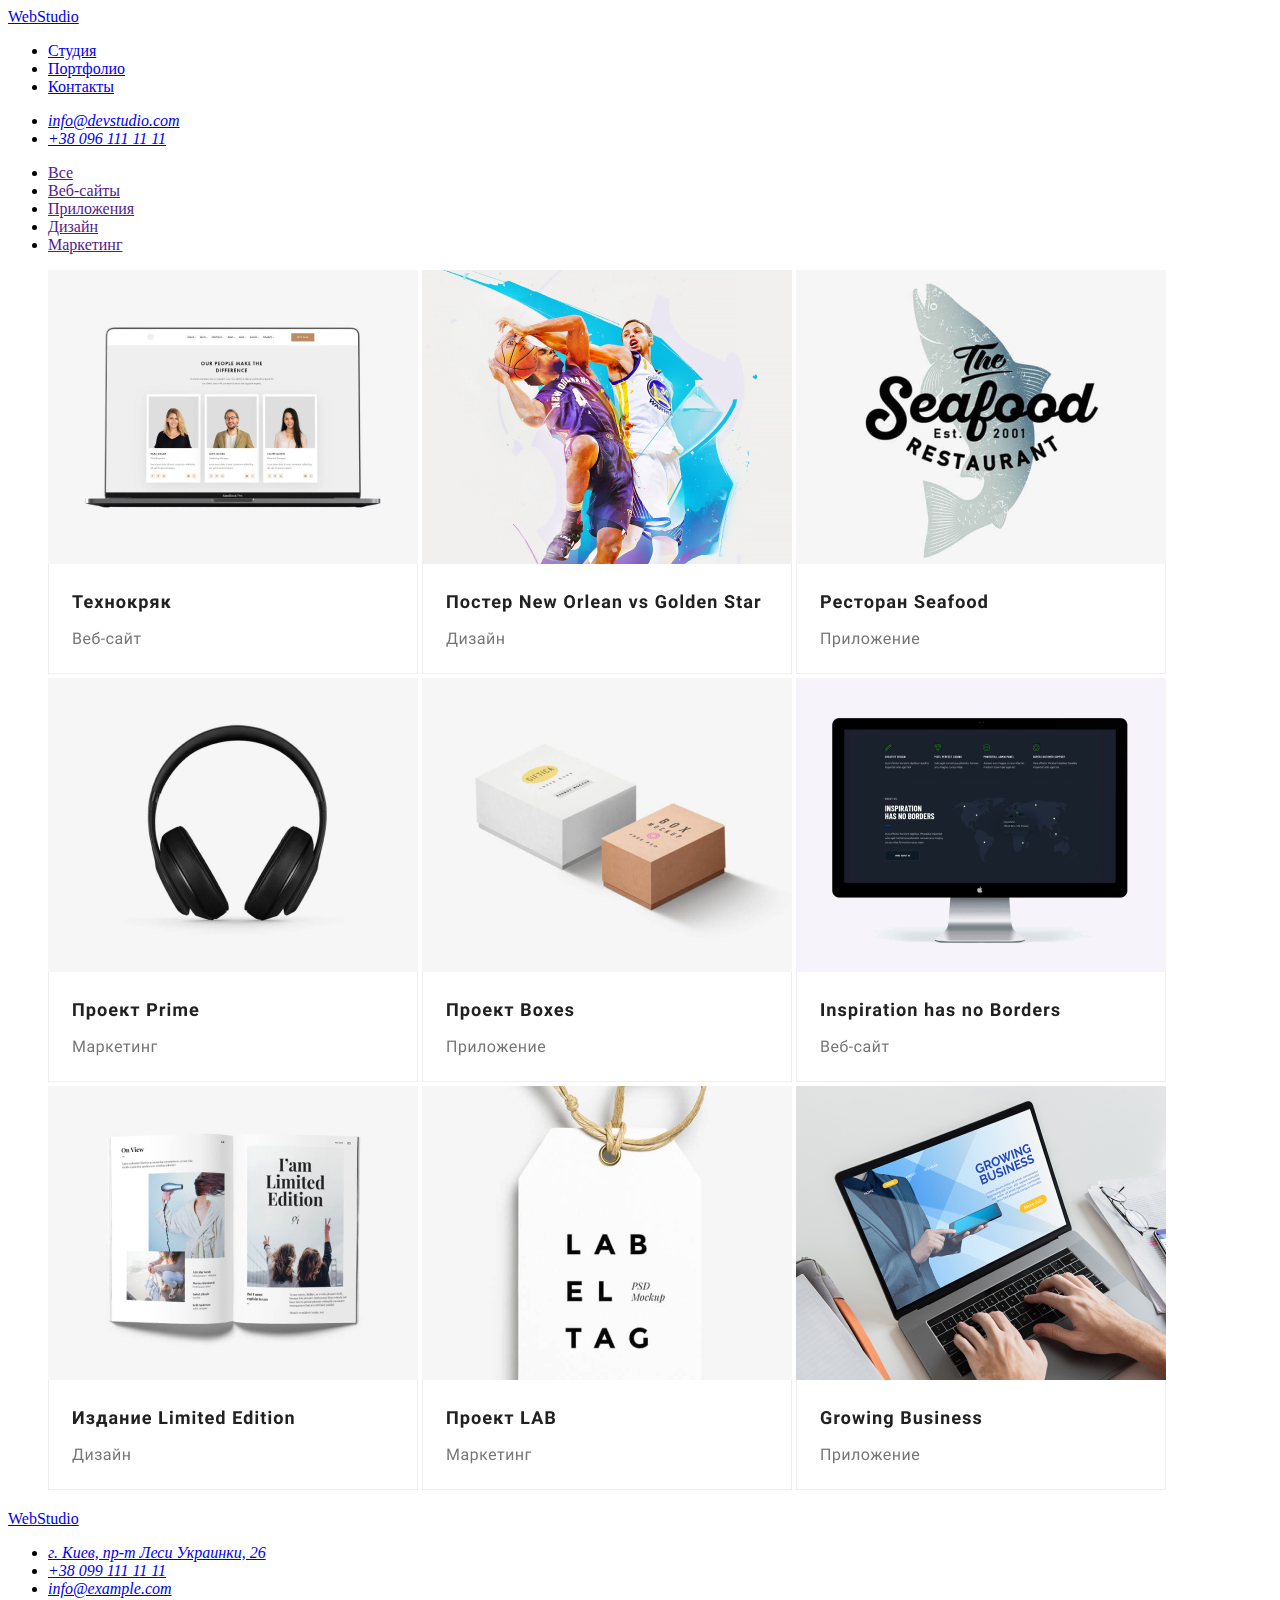
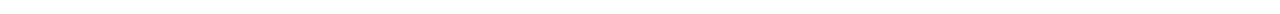
==== portfolio.html @ 5b176662 "страница портфолио" ====
<!DOCTYPE html>
<html lang="ru">

<head>
    <meta charset="UTF-8">
    <meta name="viewport" content="width=device-width, initial-scale=1.0">
    <title>Webstudio</title>
    <link rel="stylesheet" href="./css/styles.css">
</head>

<body>
    <header>
        <nav>
            <a href="/" aria-label="логотип сайта">WebStudio</a>
            <ul>
                <li>
                    <a href="#">Студия</a>
                </li>
                <li>
                    <a href="./portfolio.html">Портфолио</a>
                </li>
                <li>
                    <a href="#">Контакты</a>
                </li>

            </ul>
        </nav>
        <address>
            <ul>
                <li>
                    <a href="mailto:info@devstudio.com">info@devstudio.com</a>
                </li>
                <li>
                    <a href="tel:+380961111111">+38 096 111 11 11</a>
                </li>

            </ul>
        </address>
    </header>
    <!--Образцы работ-->
    <section>
            <nav>
        <ul>
            <li>
               <a href="">Все</a> 

            </li>
            <li>
                <a href="">Веб-сайты</a>
            </li>
            <li>
                <a href="">Приложения</a>
            </li>
            <li>
                <a href="">Дизайн</a>
            </li>
            <li>
                <a href="">Маркетинг</a>
            </li>
            </nav>
            <ul>
                <img src="./images/project 1.png" alt="страница сайта"width="370" height="404">
                <img src="./images/project 2.png" alt="постер с баскетболистами"width="370" height="404">
                <img src="./images/project 3.png" alt="логотип ресторана"width="370" height="404">
                <img src="./images/project 4.png" alt="наушники"width="370" height="404">
                <img src="./images/project 5.png" alt="коробки"width="370" height="404">
                <img src="./images/project 6.png" alt="монитор"width="370" height="404">
                <img src="./images/project 7.png" alt="журнал"width="370" height="404">
                <img src="./images/project 8.png" alt="лейбл"width="370" height="404">
                <img src="./images/project 9.png" alt="ноутбук"width="370" height="404">
            </ul> 
        </section>
    </main>
    <footer>
        <a href="/">WebStudio</a>
        <address>
            <ul>
                <li>
                    <a href="https://goo.gl/maps/qUGpPfvDJCCiq8hw5" target="_blank">г. Киев, пр-т Леси Украинки, 26</a>
                </li>
                <li>
                    <a href="tel:+380991111111">+38 099 111 11 11</a>
                </li>
                <li>
                    <a href="mailto:info@example.com">info@example.com</a>
                </li>
            </ul>
        </address>
    </footer>
</body>

</html>
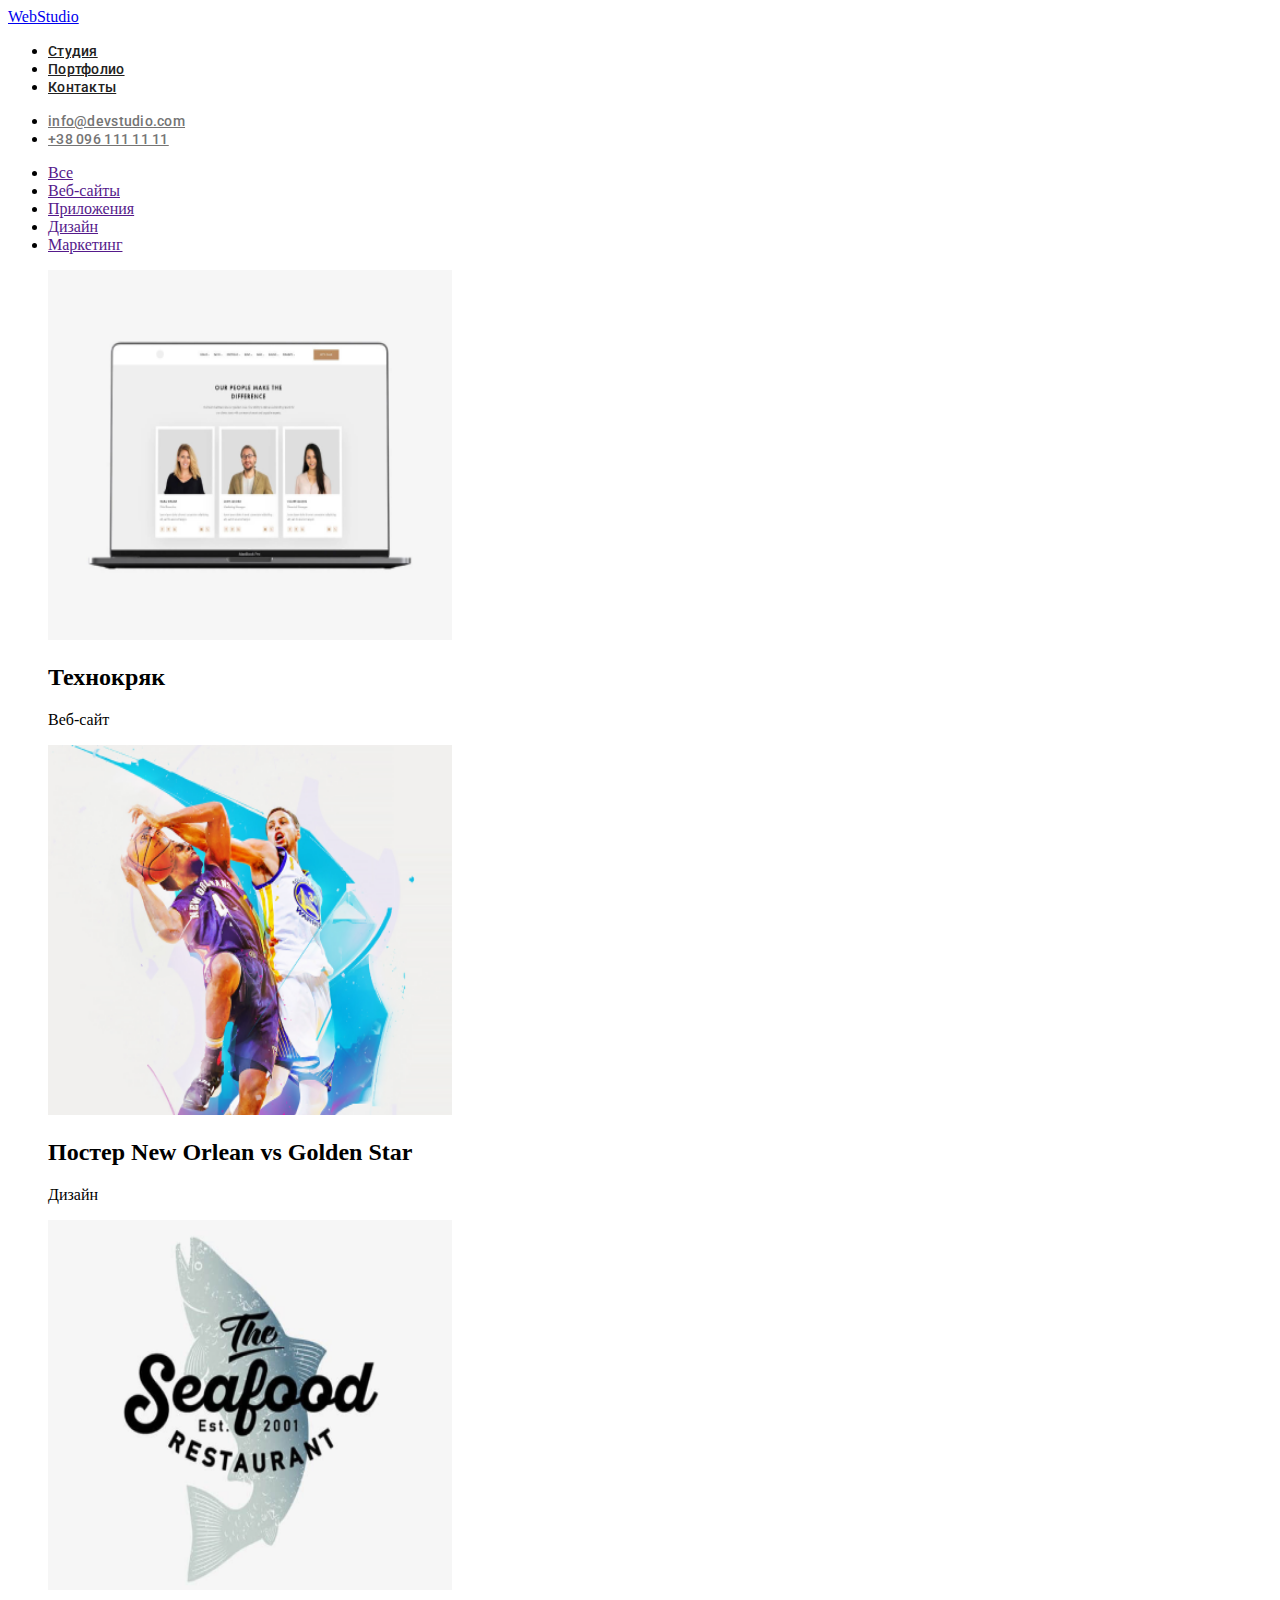
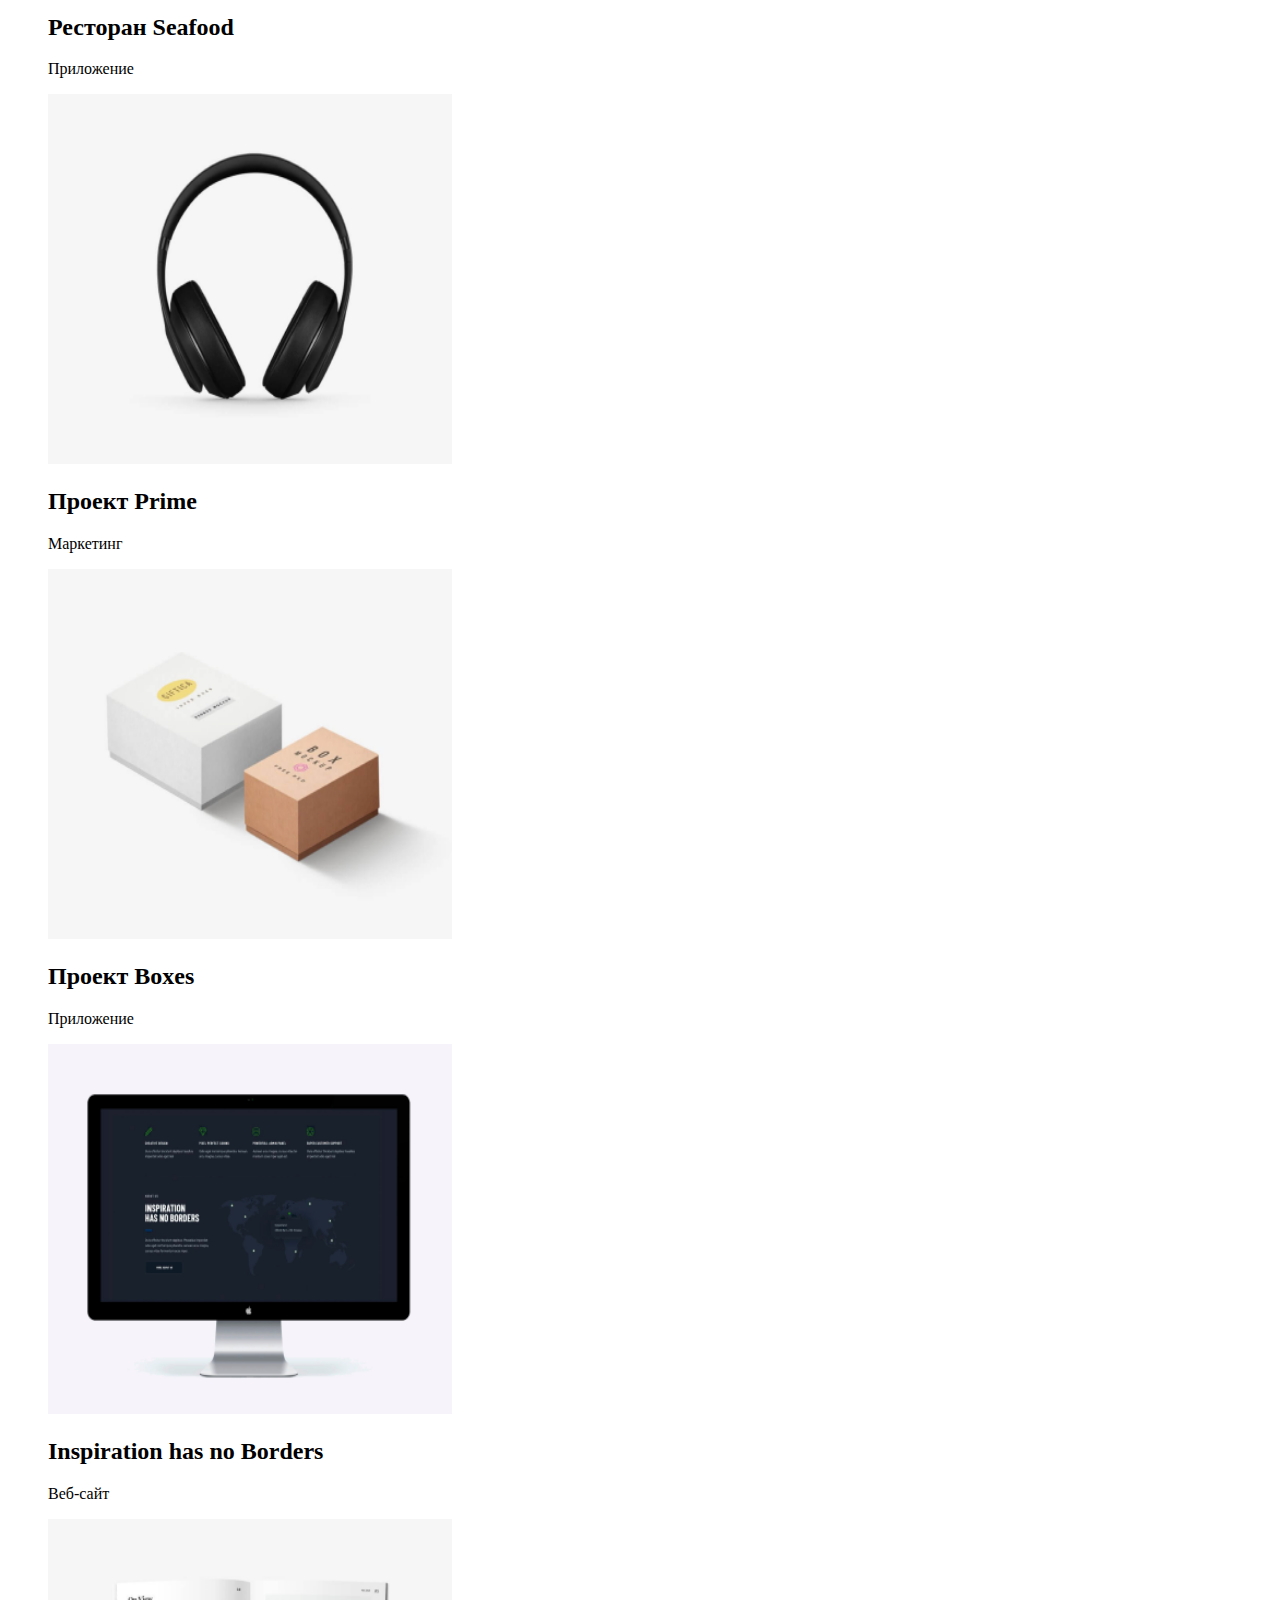
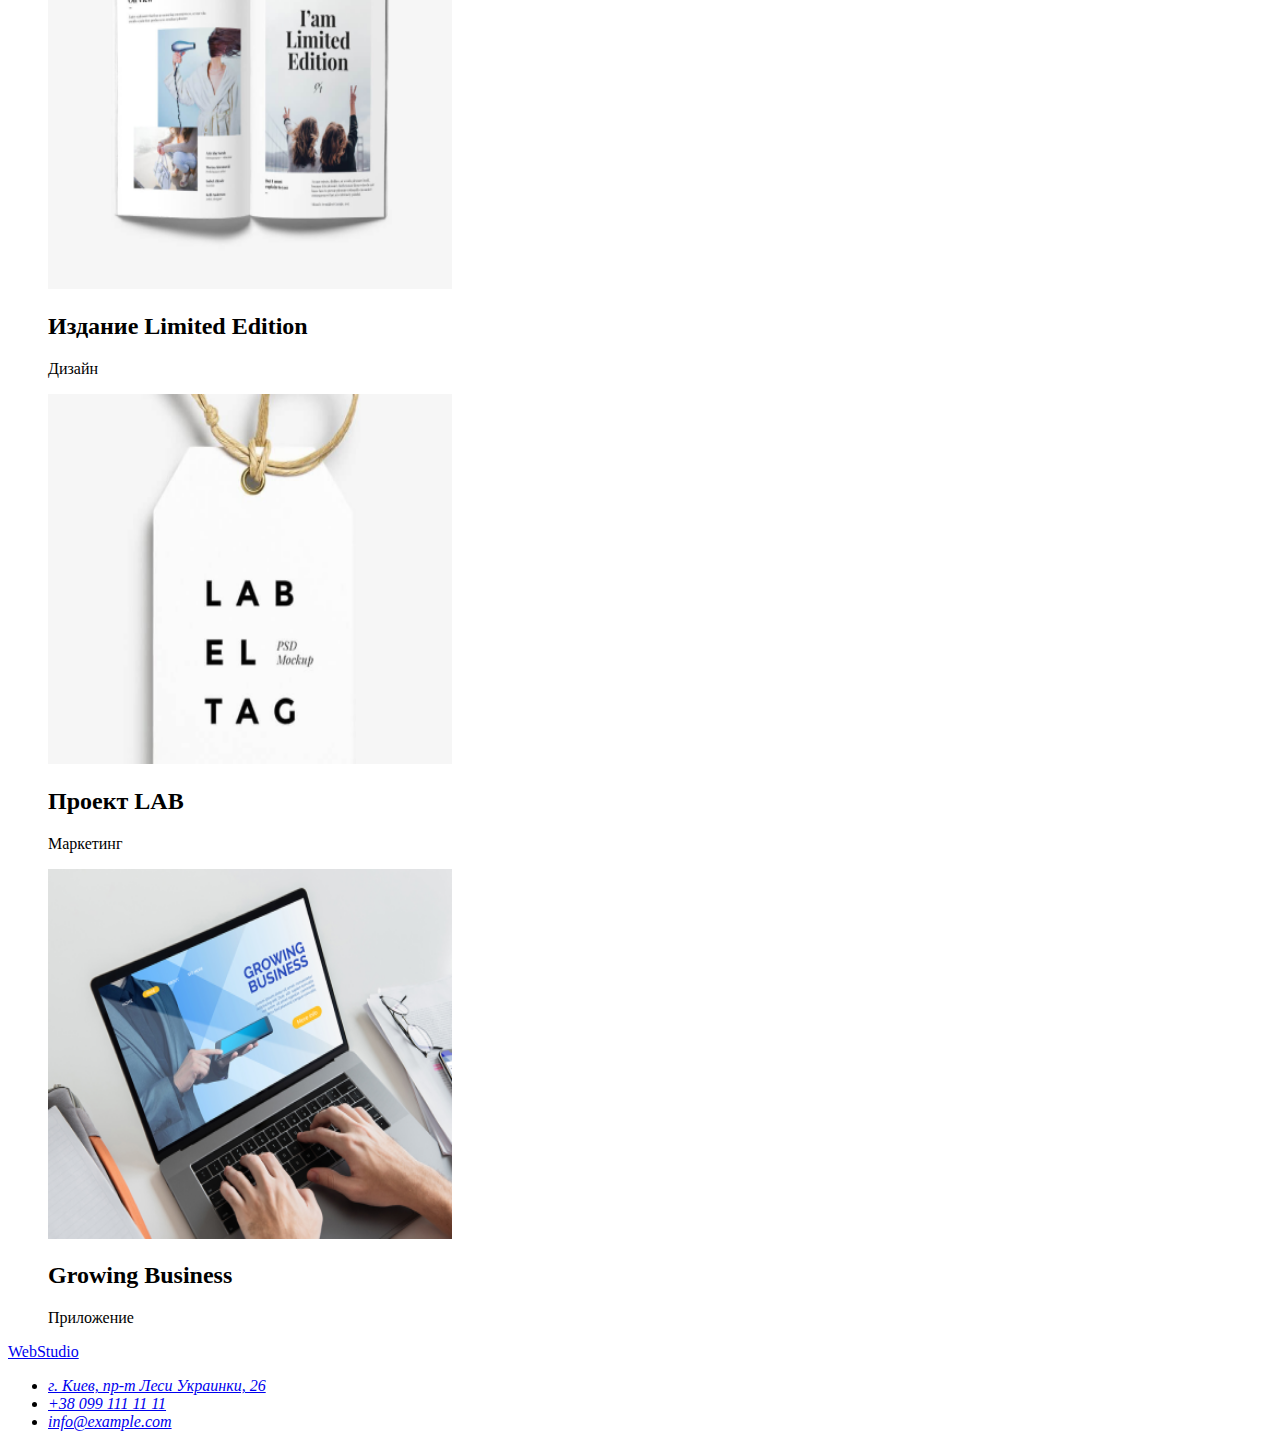
==== commit 4d862e32: "22.11" ====
--- a/portfolio.html
+++ b/portfolio.html
@@ -5,40 +5,42 @@
     <meta charset="UTF-8">
     <meta name="viewport" content="width=device-width, initial-scale=1.0">
     <title>Webstudio</title>
+    <link rel="preconnect" href="https://fonts.gstatic.com">
+    <link href="https://fonts.googleapis.com/css2?family=Roboto:wght@400;500;700&display=swap" rel="stylesheet">
     <link rel="stylesheet" href="./css/styles.css">
 </head>
 
 <body>
-    <header>
-        <nav>
-            <a href="/" aria-label="логотип сайта">WebStudio</a>
+    <header class="header">
+        <nav class="navigation">
+            <a class="logo" href="/" aria-label="логотип сайта">WebStudio</a>
+            <ul class="navigation-list">
+                <li class="navigation-list-item">
+                    <a class="navigation-list-link" href="./about.html">Студия</a>
+                </li>
+                <li class="navigation-list-item">
+                    <a class="navigation-list-link" href="./portfolio.html">Портфолио</a>
+                </li>
+                <li class="navigation-list-item">
+                    <a class="navigation-list-link" href="#">Контакты</a>
+                </li>
+            </ul>
+        </nav>
+        <address class="adress">
             <ul>
                 <li>
-                    <a href="#">Студия</a>
+                    <a class="contact-mail" href="mailto:info@devstudio.com">info@devstudio.com</a>
                 </li>
                 <li>
-                    <a href="./portfolio.html">Портфолио</a>
+                    <a class="contact-tel" href="tel:+380961111111">+38 096 111 11 11</a>
                 </li>
-                <li>
-                    <a href="#">Контакты</a>
-                </li>
-
-            </ul>
-        </nav>
-        <address>
-            <ul>
-                <li>
-                    <a href="mailto:info@devstudio.com">info@devstudio.com</a>
-                </li>
-                <li>
-                    <a href="tel:+380961111111">+38 096 111 11 11</a>
-                </li>
-
+        
             </ul>
         </address>
     </header>
     <!--Образцы работ-->
     <section>
+        <h1 hidden>Портфолио работ</h1>
             <nav>
         <ul>
             <li>
@@ -59,15 +61,33 @@
             </li>
             </nav>
             <ul>
-                <img src="./images/project 1.png" alt="страница сайта"width="370" height="404">
-                <img src="./images/project 2.png" alt="постер с баскетболистами"width="370" height="404">
-                <img src="./images/project 3.png" alt="логотип ресторана"width="370" height="404">
-                <img src="./images/project 4.png" alt="наушники"width="370" height="404">
-                <img src="./images/project 5.png" alt="коробки"width="370" height="404">
-                <img src="./images/project 6.png" alt="монитор"width="370" height="404">
-                <img src="./images/project 7.png" alt="журнал"width="370" height="404">
-                <img src="./images/project 8.png" alt="лейбл"width="370" height="404">
-                <img src="./images/project 9.png" alt="ноутбук"width="370" height="404">
+                <img src="./images/project1.png" alt="страница сайта"width="404" height="370">
+                <h2>Технокряк</h2>
+                <p>Веб-сайт</p>
+                <img src="./images/project2.png" alt="постер с баскетболистами"width="404" height="370">
+                <h2>Постер New Orlean vs Golden Star</h2>
+                <p>Дизайн</p>
+                <img src="./images/project3.png" alt="логотип ресторана"width="404" height="370">
+                <h2>Ресторан Seafood</h2>
+                <p>Приложение</p>
+                <img src="./images/project4.png" alt="наушники"width="404" height="370">
+                <h2>Проект Prime</h2>
+                <p>Маркетинг</p>
+                <img src="./images/project5.png" alt="коробки"width="404" height="370">
+                <h2>Проект Boxes</h2>
+                <p>Приложение</p>
+                <img src="./images/project6.png" alt="монитор"width="404" height="370">
+                <h2>Inspiration has no Borders</h2>
+                <p>Веб-сайт</p>
+                <img src="./images/project7.png" alt="журнал"width="404" height="370">
+                <h2>Издание Limited Edition</h2>
+                <p>Дизайн</p>
+                <img src="./images/project8.png" alt="лейбл"width="404" height="370">
+                <h2>Проект LAB</h2>
+                <p>Маркетинг</p>
+                <img src="./images/project9.png" alt="ноутбук"width="404" height="370">
+                <h2>Growing Business</h2>
+                <p>Приложение</p>
             </ul> 
         </section>
     </main>
--- a/css/styles.css
+++ b/css/styles.css
@@ -0,0 +1,26 @@
+.navigation-list-link {
+  font-family: "Roboto", sans-serif;
+  font-weight: 500;
+  font-size: 14px;
+  line-height: 1, 142;
+  letter-spacing: 0.02em;
+  color: #212121;
+}
+.navigation-list-link:hover,
+.navigation-list-link:focus,
+.contact-tel:hover,
+.contact-tel:focus,
+.contact-mail:hover,
+.contact-mail:focus {
+  color: #2196f3;
+}
+.contact-tel,
+.contact-mail {
+  font-family: "Roboto", sans-serif;
+  font-style: normal;
+  font-weight: 500;
+  font-size: 14px;
+  line-height: 1, 142;
+  letter-spacing: 0.02em;
+  color: #757575;
+}
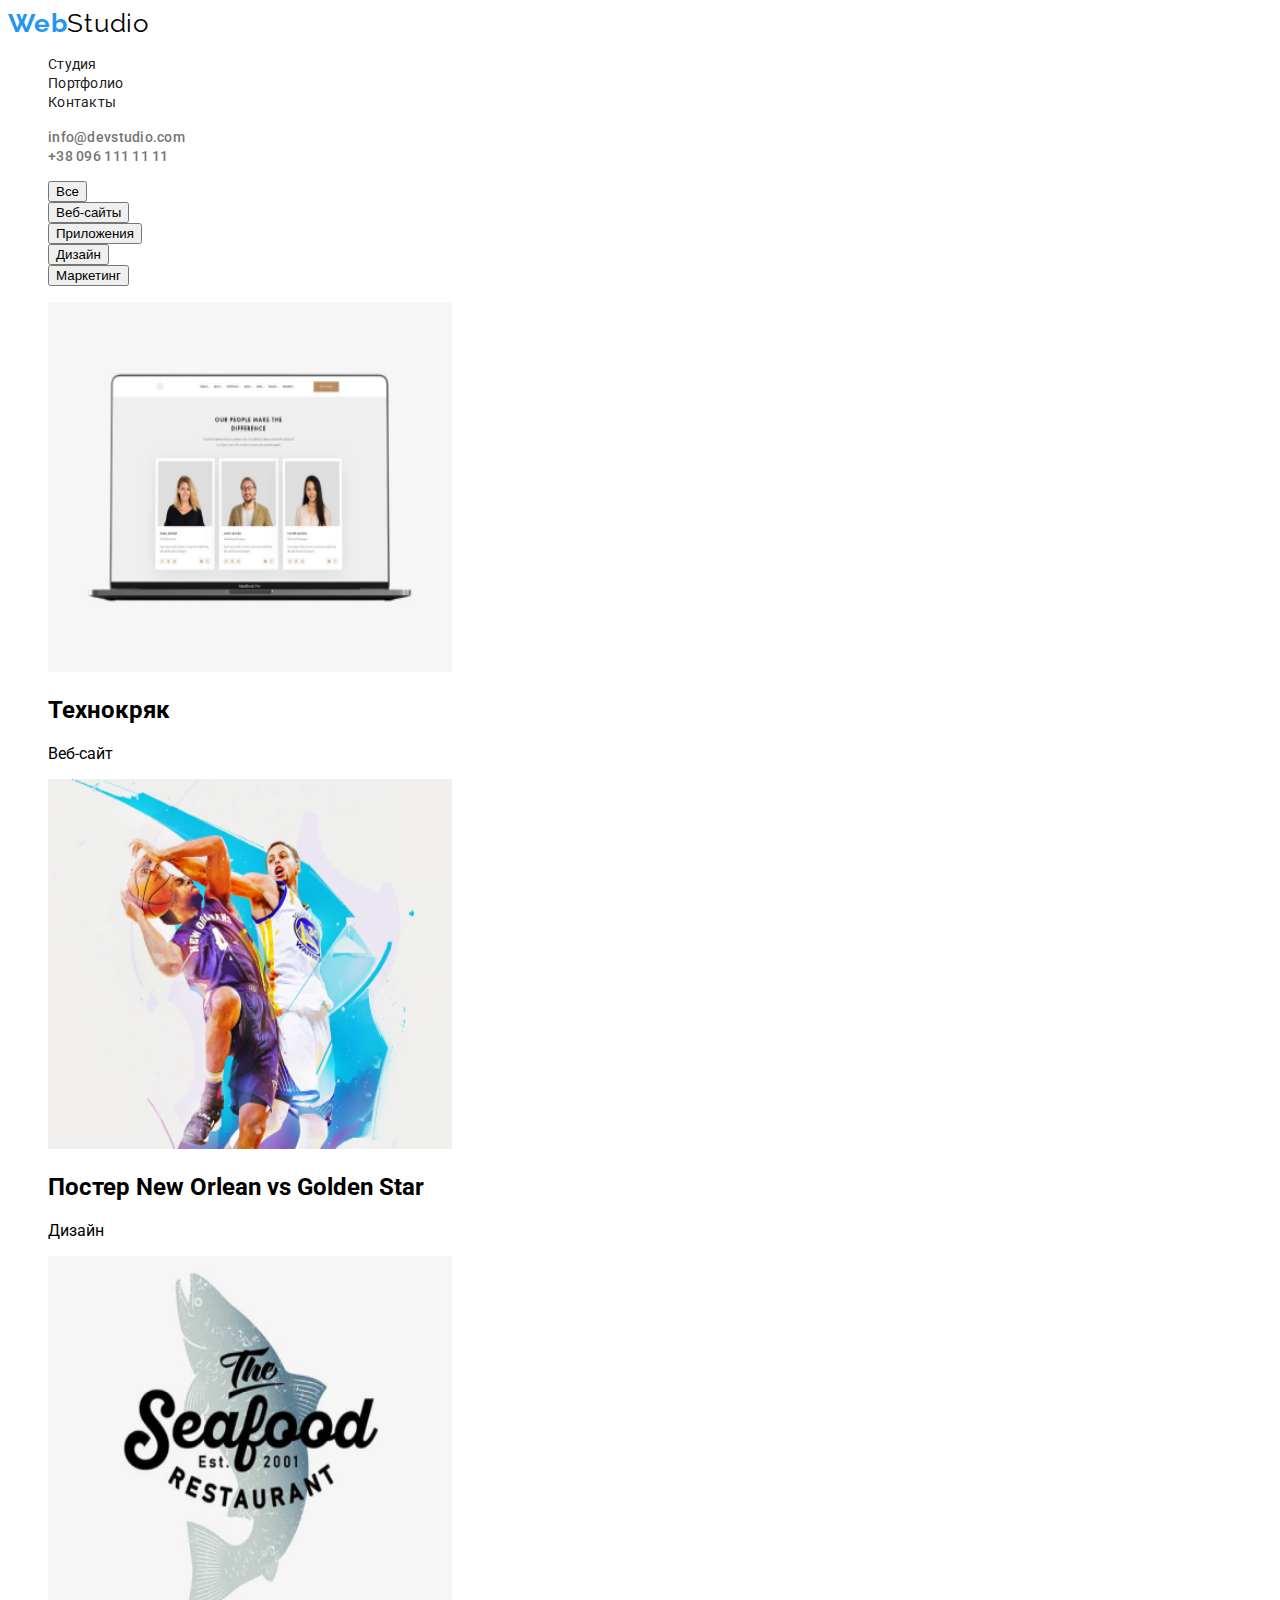
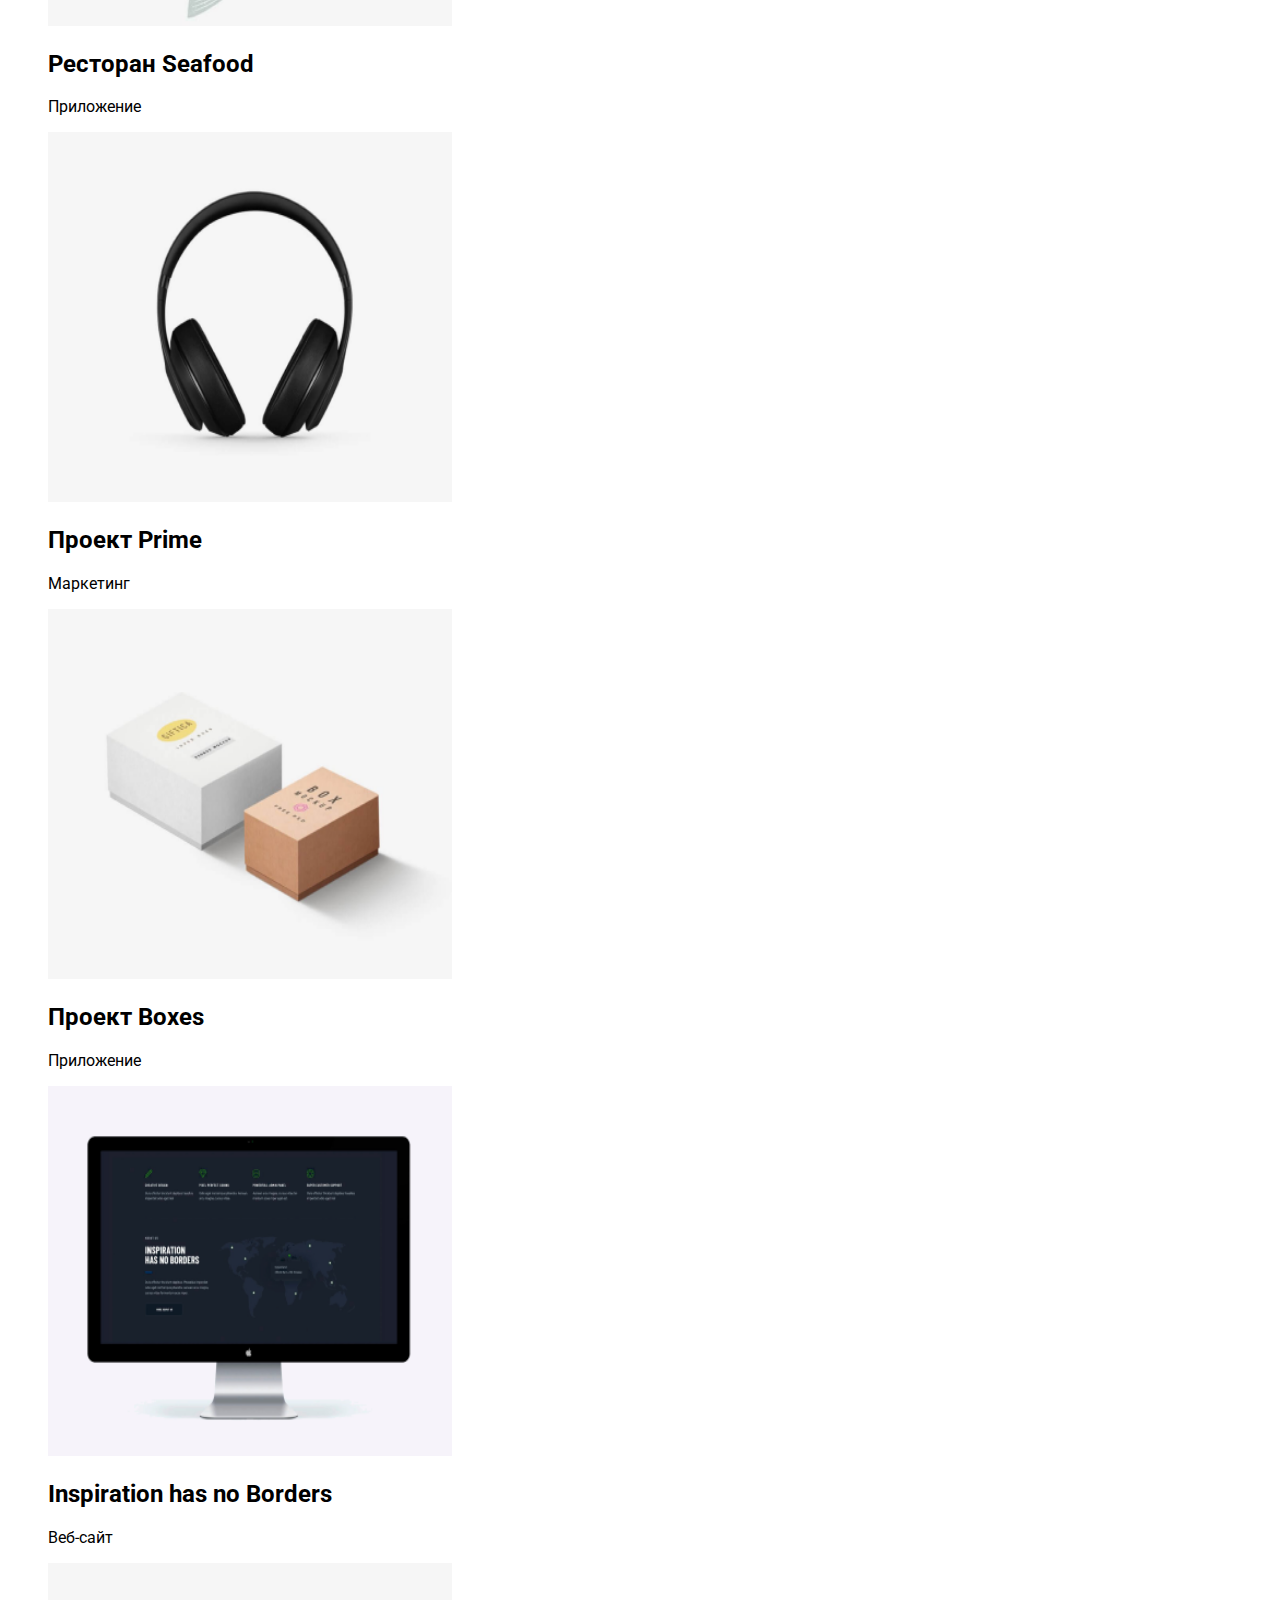
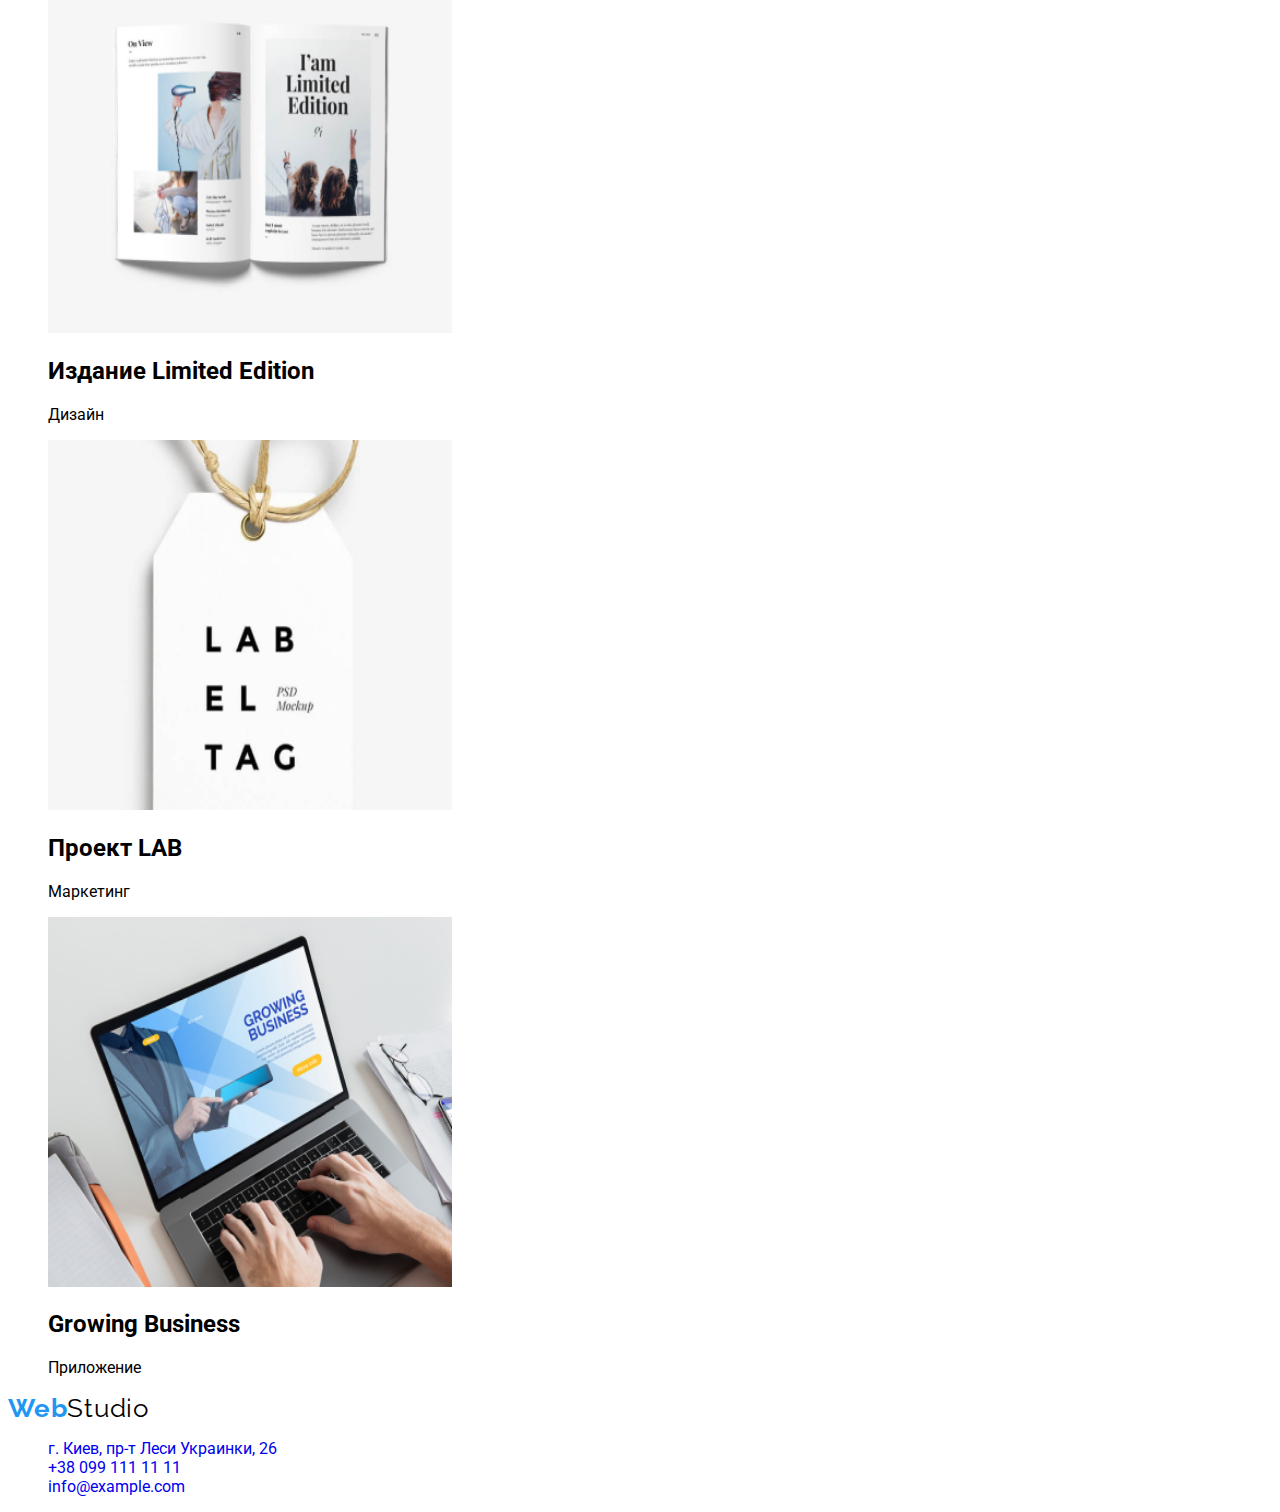
==== commit 71099a00: "23.11" ====
--- a/portfolio.html
+++ b/portfolio.html
@@ -6,17 +6,17 @@
     <meta name="viewport" content="width=device-width, initial-scale=1.0">
     <title>Webstudio</title>
     <link rel="preconnect" href="https://fonts.gstatic.com">
-    <link href="https://fonts.googleapis.com/css2?family=Roboto:wght@400;500;700&display=swap" rel="stylesheet">
+    <link href="https://fonts.googleapis.com/css2?family=Raleway:wght@700&family=Roboto:wght@400;500;700;900&display=swap" rel="stylesheet">
     <link rel="stylesheet" href="./css/styles.css">
 </head>
 
 <body>
     <header class="header">
         <nav class="navigation">
-            <a class="logo" href="/" aria-label="логотип сайта">WebStudio</a>
+            <a class="logo-link" href="/" aria-label="логотип сайта"><span class="logo-web">Web</span><span class="logo-studio">Studio</span></a>
             <ul class="navigation-list">
                 <li class="navigation-list-item">
-                    <a class="navigation-list-link" href="./about.html">Студия</a>
+                    <a class="navigation-list-link" href="./index.html">Студия</a>
                 </li>
                 <li class="navigation-list-item">
                     <a class="navigation-list-link" href="./portfolio.html">Портфолио</a>
@@ -26,13 +26,13 @@
                 </li>
             </ul>
         </nav>
-        <address class="adress">
+        <address class="contact">
             <ul>
                 <li>
-                    <a class="contact-mail" href="mailto:info@devstudio.com">info@devstudio.com</a>
+                    <a class="contact-header-mail" href="mailto:info@devstudio.com">info@devstudio.com</a>
                 </li>
                 <li>
-                    <a class="contact-tel" href="tel:+380961111111">+38 096 111 11 11</a>
+                    <a class="contact-header-tel" href="tel:+380961111111">+38 096 111 11 11</a>
                 </li>
         
             </ul>
@@ -40,24 +40,24 @@
     </header>
     <!--Образцы работ-->
     <section>
-        <h1 hidden>Портфолио работ</h1>
+        <h1 class="visually-hidden">Портфолио работ</h1>
             <nav>
         <ul>
             <li>
-               <a href="">Все</a> 
+               <button class="filtr-btn" type="button">Все</button> 
 
             </li>
             <li>
-                <a href="">Веб-сайты</a>
+                <button class="filtr-btn" type="button">Веб-сайты</button>
             </li>
             <li>
-                <a href="">Приложения</a>
+                <button class="filtr-btn" type="button">Приложения</button>
             </li>
             <li>
-                <a href="">Дизайн</a>
+                <button class="filtr-btn" type="button">Дизайн</button>
             </li>
             <li>
-                <a href="">Маркетинг</a>
+               <button class="filtr-btn" type="button">Маркетинг</button>
             </li>
             </nav>
             <ul>
@@ -92,17 +92,17 @@
         </section>
     </main>
     <footer>
-        <a href="/">WebStudio</a>
-        <address>
+                <a class="logo-link" href="/" aria-label="логотип сайта"><span class="logo-web">Web</span><span class="logo-studio">Studio</span></a>
+        <address class="contact">
             <ul>
                 <li>
-                    <a href="https://goo.gl/maps/qUGpPfvDJCCiq8hw5" target="_blank">г. Киев, пр-т Леси Украинки, 26</a>
+                    <a class="adress-footer-map" href="https://goo.gl/maps/qUGpPfvDJCCiq8hw5" target="_blank">г. Киев, пр-т Леси Украинки, 26</a>
                 </li>
                 <li>
-                    <a href="tel:+380991111111">+38 099 111 11 11</a>
+                    <a class="contact-footer-tel" href="tel:+380991111111">+38 099 111 11 11</a>
                 </li>
                 <li>
-                    <a href="mailto:info@example.com">info@example.com</a>
+                    <a class="contact-footer-mail" href="mailto:info@example.com">info@example.com</a>
                 </li>
             </ul>
         </address>
--- a/css/styles.css
+++ b/css/styles.css
@@ -1,5 +1,56 @@
+:root {
+  --accent-color: #2196f3;
+  --main-font:"Roboto", sans-serif;
+}
+body {
+  font-family: var(--main-font);
+}
+.contact {
+  font-style: normal;
+}
+/* ===============specification===============*/
+.visually-hidden{
+  position: absolute;
+  width: 1px;
+  height: 1px;
+  margin: -1px;
+  border: 0;
+  padding: 0;
+  
+  white-space: nowrap;
+  clip-path: inset(100%);
+  clip: rect(0 0 0 0);
+  overflow: hidden;
+}
+ul{
+  list-style: none;
+}
+a{
+  text-decoration: none;
+}
+/* ===============end specification===============*/
+/* =============== HEADER ===============*/
+.logo-link{
+
+}
+.logo-web {
+font-family:'Raleway', sans-serif;
+font-weight: 700;
+font-size: 26px;
+line-height: 1,192;
+letter-spacing: 0.03em;
+color: #2196F3;
+}
+.logo-studio{
+font-family:'Raleway', sans-serif;
+font: weight 700;
+font-size: 26px;
+line-height: 1,192;
+letter-spacing: 0.03em;
+color: #000000;
+}
 .navigation-list-link {
-  font-family: "Roboto", sans-serif;
+  font-family: var(--main-font)
   font-weight: 500;
   font-size: 14px;
   line-height: 1, 142;
@@ -8,19 +59,92 @@
 }
 .navigation-list-link:hover,
 .navigation-list-link:focus,
-.contact-tel:hover,
-.contact-tel:focus,
-.contact-mail:hover,
-.contact-mail:focus {
-  color: #2196f3;
+.contact-header-tel:hover,
+.contact-header-tel:focus,
+.contact-header-mail:hover,
+.contact-header-mail:focus,
+.modal-btn:hover,
+.modal-btn:focus,
+.filtr-btn:hover,
+.filtr-btn:focus {
+  color: var(--accent-color)
 }
-.contact-tel,
-.contact-mail {
-  font-family: "Roboto", sans-serif;
-  font-style: normal;
+.contact-header-tel,
+.contact-header-mail {
   font-weight: 500;
   font-size: 14px;
   line-height: 1, 142;
   letter-spacing: 0.02em;
   color: #757575;
 }
+/* =============== HEADER ===============*/
+.main-title {
+  font-weight: 900;
+  font-size: 44px;
+  line-height: 1, 363;
+  letter-spacing: 0.06em;
+  text-transform: uppercase;
+  /*color: #ffffff;*/
+}
+
+.modal-btn {
+  font-weight: 600;
+  font-size: 16px;
+  line-height: 1, 875;
+  letter-spacing: 0.06em;
+  /* color: #ffffff; */
+}
+/* =============== END HEADER ===============*/
+
+/* =============== Features ===============*/
+.features-title {
+font-weight: 700;
+font-size: 14px;
+line-height: 1,142;
+letter-spacing: 0.03em;
+text-transform: uppercase;
+color: #212121;
+}
+.features-description{
+font: weight 400;
+font-size: 14px;
+line-height: 1,714;
+letter-spacing: 0.03em;
+color: #757575;
+}
+/* =============== end features ===============*/
+/* =============== tasks ===============*/
+.task{
+font-weight: 700;
+font-size: 36px;
+line-height: 1,166;
+letter-spacing: 0.03em;
+color: #212121;
+}
+/* =============== end tasks ===============*/
+/* ===============team ===============*/
+.team {
+font-weight: 700;
+font-size: 36px;
+line-height: 1,166;
+letter-spacing: 0.03em;
+color: #212121;
+}
+.team-name {  
+font-weight: 500;
+font-size: 16px;
+line-height:1,187;
+letter-spacing: 0.03em;
+color: #212121;
+}
+.team-designation{
+font-weight: 400;
+font-size: 16px;
+line-height:1,187;
+letter-spacing: 0.03em;
+color: #757575;
+}
+/* =============== end team ===============*/
+/* ===============footer ===============*/
+
+/* ===============end footer ===============*/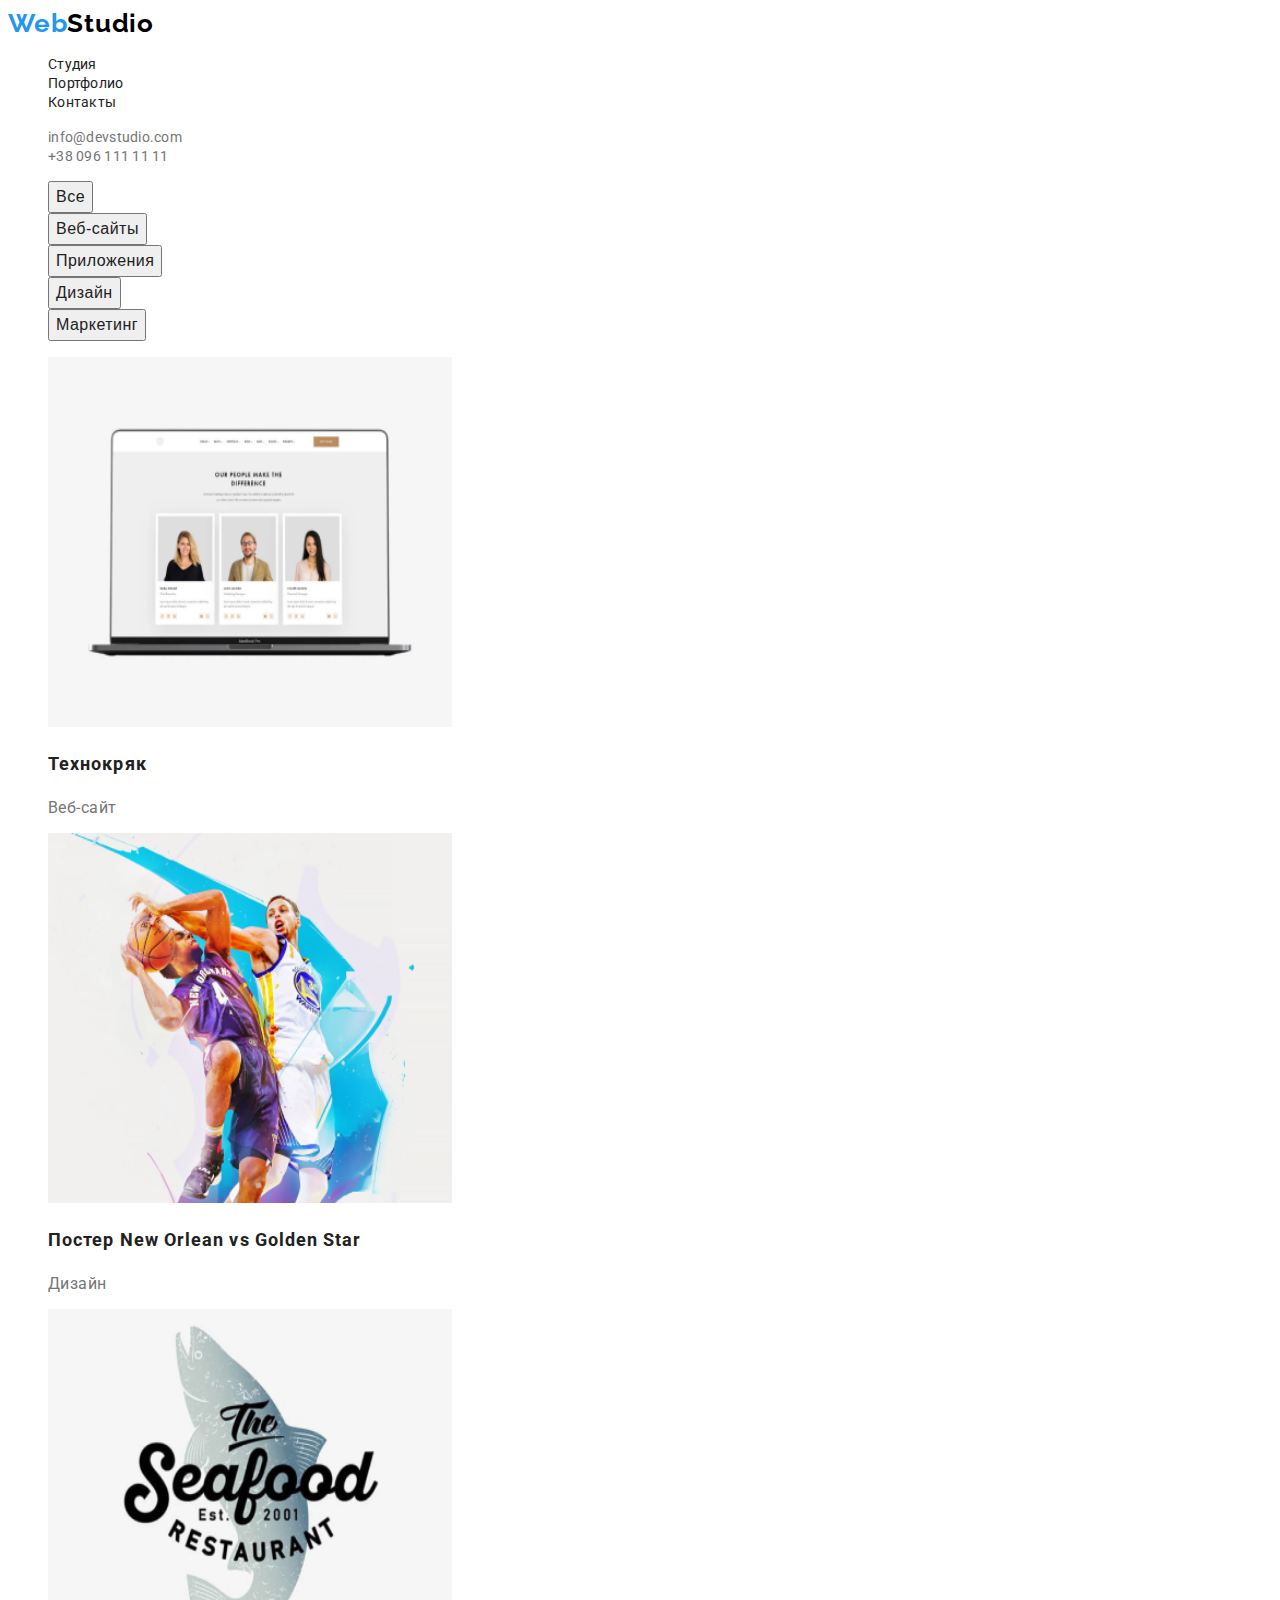
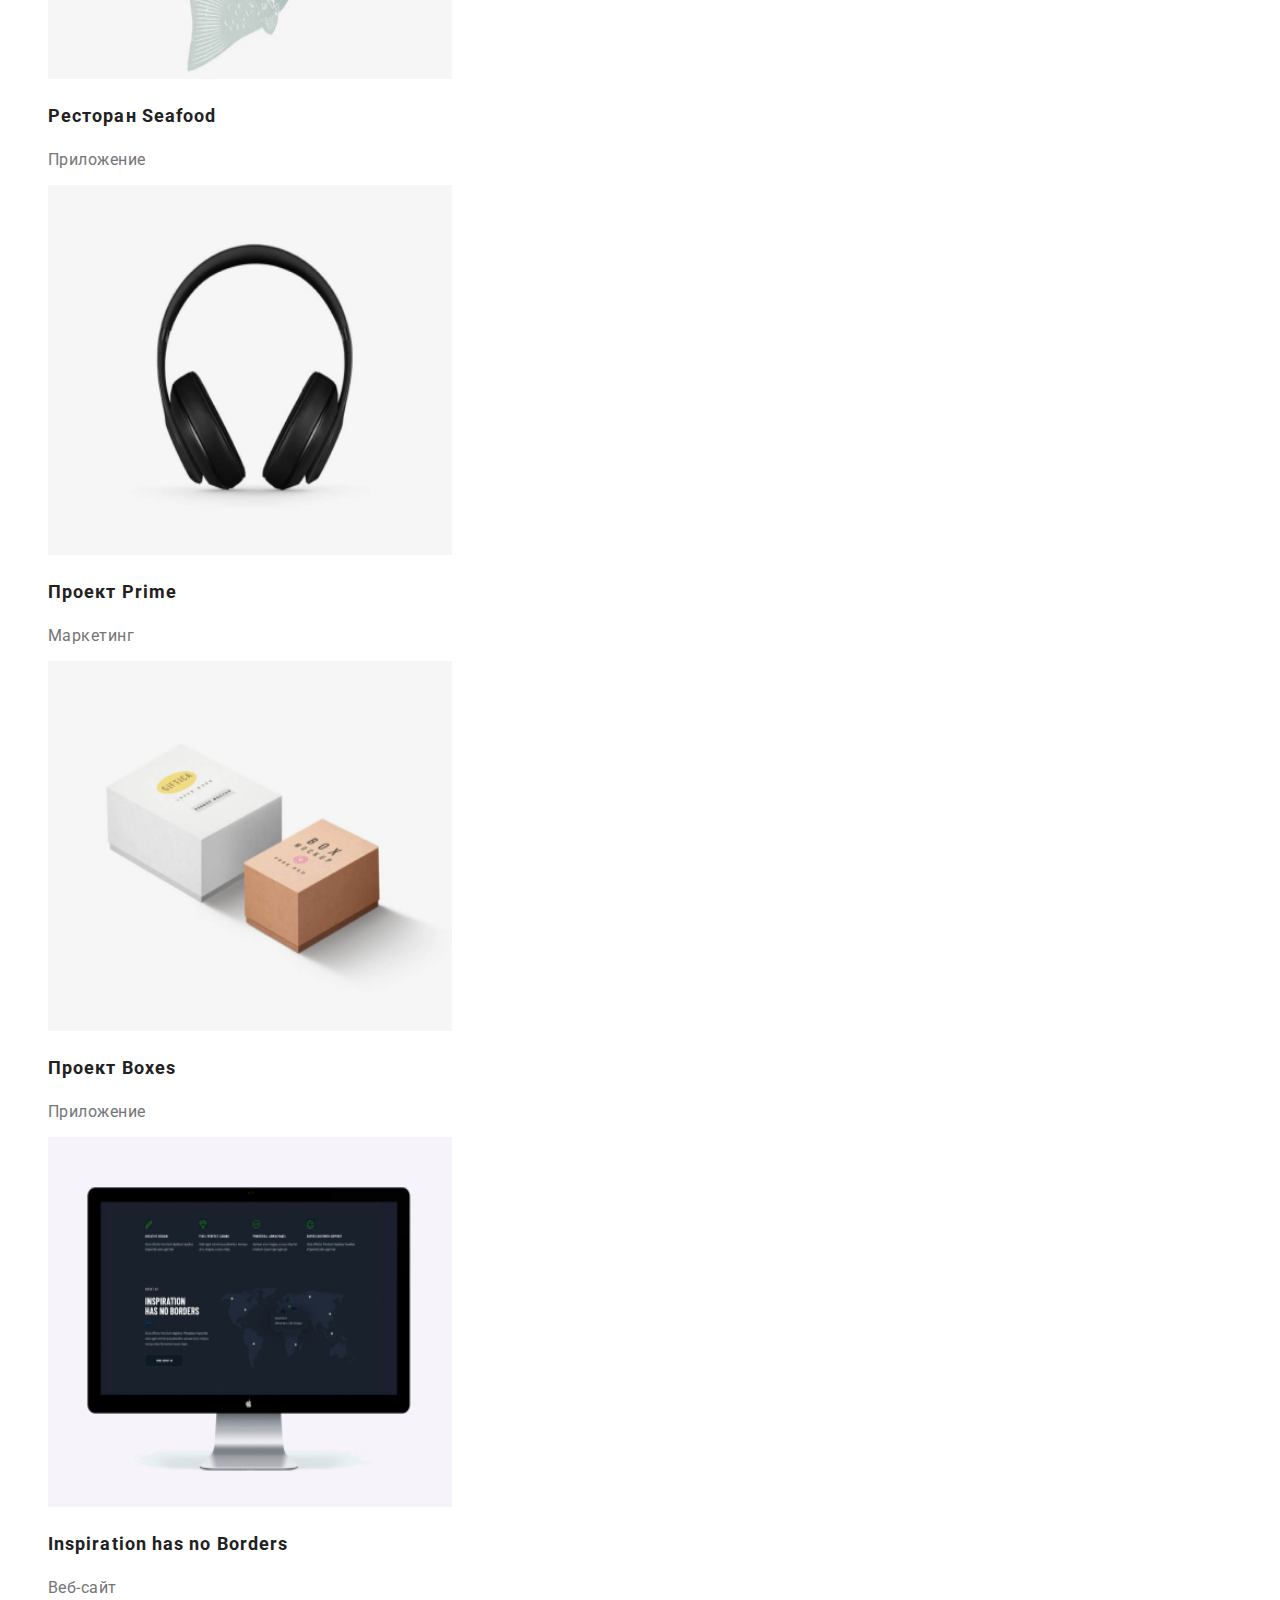
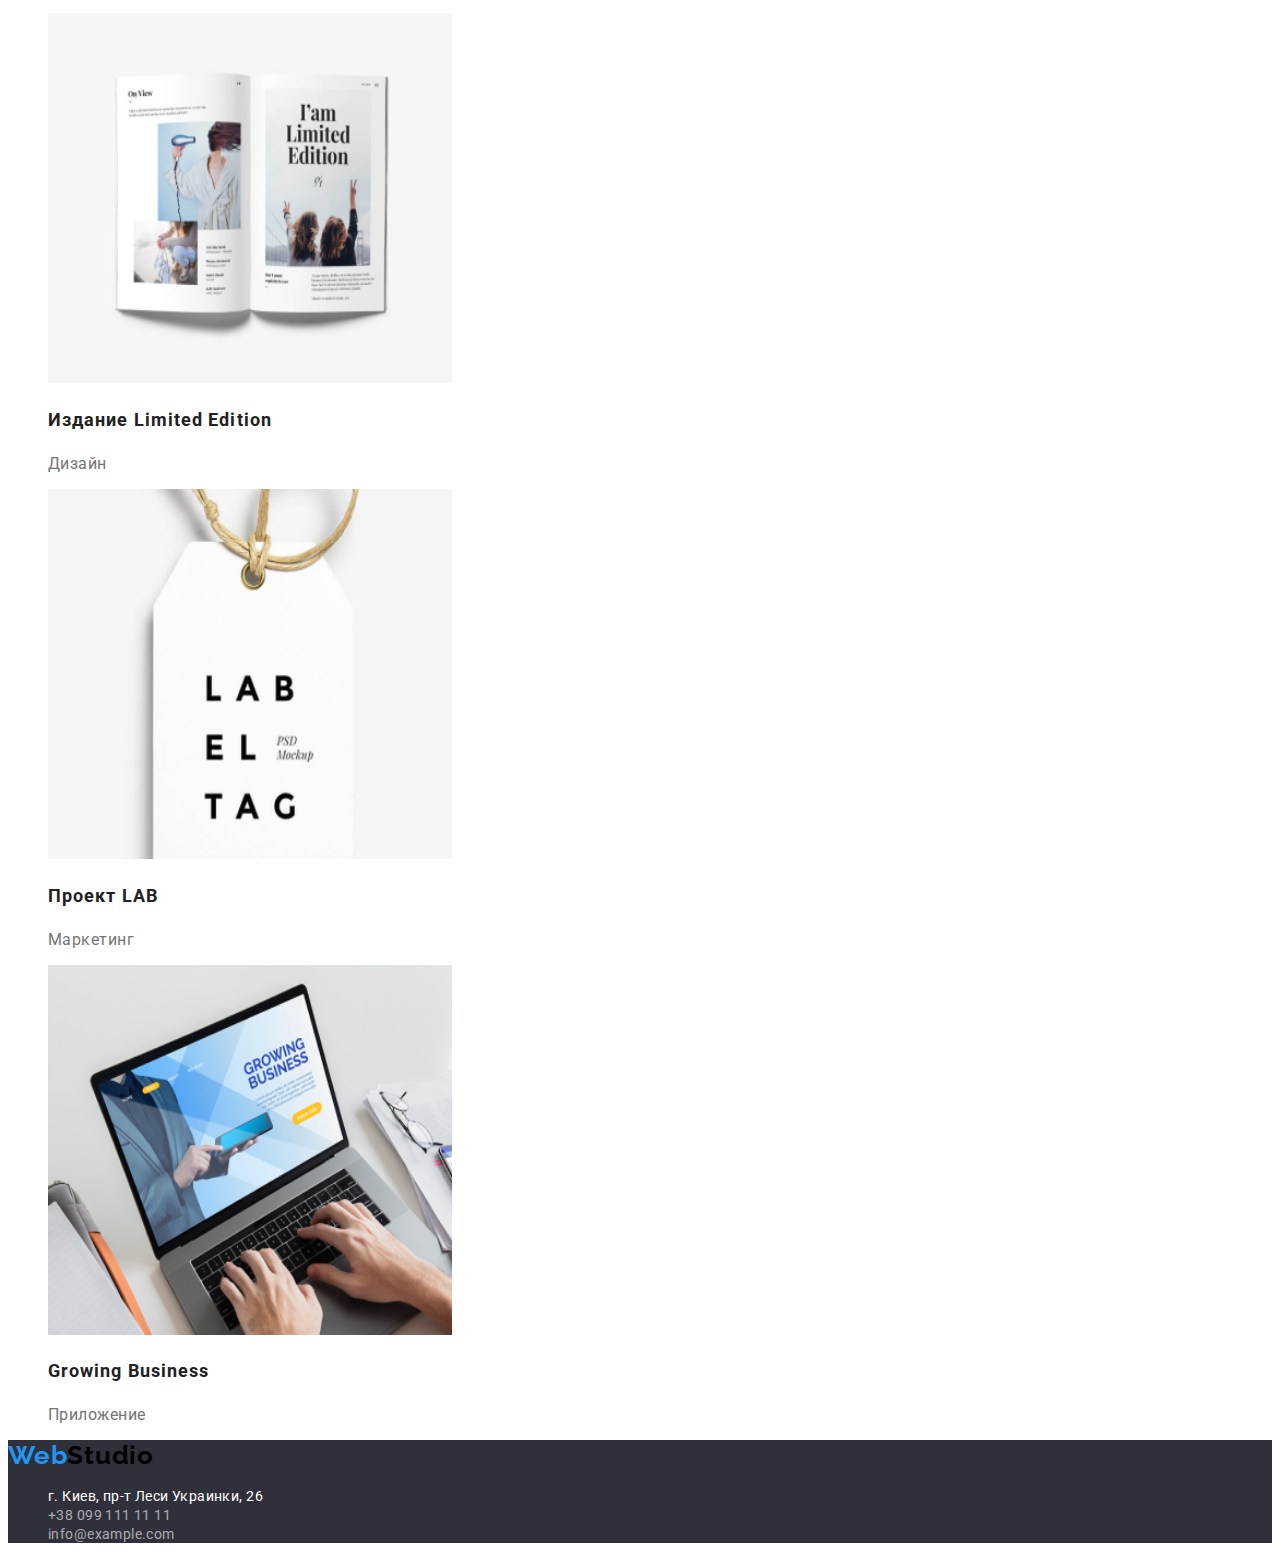
==== commit 7c84e2a9: "25.11" ====
--- a/portfolio.html
+++ b/portfolio.html
@@ -6,7 +6,9 @@
     <meta name="viewport" content="width=device-width, initial-scale=1.0">
     <title>Webstudio</title>
     <link rel="preconnect" href="https://fonts.gstatic.com">
-    <link href="https://fonts.googleapis.com/css2?family=Raleway:wght@700&family=Roboto:wght@400;500;700;900&display=swap" rel="stylesheet">
+    <link
+        href="https://fonts.googleapis.com/css2?family=Raleway:wght@700&family=Roboto:wght@400;500;700;900&display=swap"
+        rel="stylesheet">
     <link rel="stylesheet" href="./css/styles.css">
 </head>
 
@@ -34,69 +36,70 @@
                 <li>
                     <a class="contact-header-tel" href="tel:+380961111111">+38 096 111 11 11</a>
                 </li>
-        
+
             </ul>
         </address>
     </header>
     <!--Образцы работ-->
     <section>
         <h1 class="visually-hidden">Портфолио работ</h1>
-            <nav>
-        <ul>
-            <li>
-               <button class="filtr-btn" type="button">Все</button> 
+        <nav>
+            <ul>
+                <li>
+                    <button class="filtr-btn" type="button">Все</button>
 
-            </li>
-            <li>
-                <button class="filtr-btn" type="button">Веб-сайты</button>
-            </li>
-            <li>
-                <button class="filtr-btn" type="button">Приложения</button>
-            </li>
-            <li>
-                <button class="filtr-btn" type="button">Дизайн</button>
-            </li>
-            <li>
-               <button class="filtr-btn" type="button">Маркетинг</button>
-            </li>
-            </nav>
-            <ul>
-                <img src="./images/project1.png" alt="страница сайта"width="404" height="370">
-                <h2>Технокряк</h2>
-                <p>Веб-сайт</p>
-                <img src="./images/project2.png" alt="постер с баскетболистами"width="404" height="370">
-                <h2>Постер New Orlean vs Golden Star</h2>
-                <p>Дизайн</p>
-                <img src="./images/project3.png" alt="логотип ресторана"width="404" height="370">
-                <h2>Ресторан Seafood</h2>
-                <p>Приложение</p>
-                <img src="./images/project4.png" alt="наушники"width="404" height="370">
-                <h2>Проект Prime</h2>
-                <p>Маркетинг</p>
-                <img src="./images/project5.png" alt="коробки"width="404" height="370">
-                <h2>Проект Boxes</h2>
-                <p>Приложение</p>
-                <img src="./images/project6.png" alt="монитор"width="404" height="370">
-                <h2>Inspiration has no Borders</h2>
-                <p>Веб-сайт</p>
-                <img src="./images/project7.png" alt="журнал"width="404" height="370">
-                <h2>Издание Limited Edition</h2>
-                <p>Дизайн</p>
-                <img src="./images/project8.png" alt="лейбл"width="404" height="370">
-                <h2>Проект LAB</h2>
-                <p>Маркетинг</p>
-                <img src="./images/project9.png" alt="ноутбук"width="404" height="370">
-                <h2>Growing Business</h2>
-                <p>Приложение</p>
-            </ul> 
-        </section>
+                </li>
+                <li>
+                    <button class="filtr-btn" type="button">Веб-сайты</button>
+                </li>
+                <li>
+                    <button class="filtr-btn" type="button">Приложения</button>
+                </li>
+                <li>
+                    <button class="filtr-btn" type="button">Дизайн</button>
+                </li>
+                <li>
+                    <button class="filtr-btn" type="button">Маркетинг</button>
+                </li>
+        </nav>
+        <ul class="portfolio-list">
+           <a href=""> <img src="./images/project1.png" alt="страница сайта" width="404" height="370"></a>
+            <h2 class="portfolio-title">Технокряк</h2>
+            <p class="portfolio-description">Веб-сайт</p>
+            <a href=""><img src="./images/project2.png" alt="постер с баскетболистами" width="404" height="370"></a>
+            <h2 class="portfolio-title">Постер New Orlean vs Golden Star</h2>
+            <p class="portfolio-description">Дизайн</p>
+            <a href=""><img src="./images/project3.png" alt="логотип ресторана" width="404" height="370"></a>
+            <h2 class="portfolio-title">Ресторан Seafood</h2>
+            <p class="portfolio-description">Приложение</p>
+            <a href=""><img src="./images/project4.png" alt="наушники" width="404" height="370"></a>
+            <h2 class="portfolio-title">Проект Prime</h2>
+            <p class="portfolio-description">Маркетинг</p>
+            <a href=""><img src="./images/project5.png" alt="коробки" width="404" height="370"></a>
+            <h2 class="portfolio-title">Проект Boxes</h2>
+            <p class="portfolio-description">Приложение</p>
+            <a href=""><img src="./images/project6.png" alt="монитор" width="404" height="370"></a>
+            <h2 class="portfolio-title">Inspiration has no Borders</h2>
+            <p class="portfolio-description">Веб-сайт</p>
+            <a href=""><img src="./images/project7.png" alt="журнал" width="404" height="370"></a>
+            <h2 class="portfolio-title">Издание Limited Edition</h2>
+            <p class="portfolio-description">Дизайн</p>
+            <a href=""><img src="./images/project8.png" alt="лейбл" width="404" height="370"></a>
+            <h2 class="portfolio-title">Проект LAB</h2>
+            <p class="portfolio-description">Маркетинг</p>
+            <a href=""><img src="./images/project9.png" alt="ноутбук" width="404" height="370"></a>
+            <h2 class="portfolio-title">Growing Business</h2>
+            <p class="portfolio-description">Приложение</p>
+        </ul>
+    </section>
     </main>
-    <footer>
-                <a class="logo-link" href="/" aria-label="логотип сайта"><span class="logo-web">Web</span><span class="logo-studio">Studio</span></a>
+    <footer class="footer">
+        <a class="logo-link" href="/" aria-label="логотип сайта"><span class="logo-web">Web</span><span class="logo-studio">Studio</span></a>
         <address class="contact">
             <ul>
                 <li>
-                    <a class="adress-footer-map" href="https://goo.gl/maps/qUGpPfvDJCCiq8hw5" target="_blank">г. Киев, пр-т Леси Украинки, 26</a>
+                    <a class="contact-footer-map" href="https://goo.gl/maps/qUGpPfvDJCCiq8hw5" target="_blank">г. Киев,
+                        пр-т Леси Украинки, 26</a>
                 </li>
                 <li>
                     <a class="contact-footer-tel" href="tel:+380991111111">+38 099 111 11 11</a>
--- a/css/styles.css
+++ b/css/styles.css
@@ -2,12 +2,14 @@
   --accent-color: #2196f3;
   --main-font:"Roboto", sans-serif;
 }
-body {
+ body {
   font-family: var(--main-font);
-}
-.contact {
+ }
+
+ .contact {
   font-style: normal;
 }
+
 /* ===============specification===============*/
 .visually-hidden{
   position: absolute;
@@ -22,34 +24,33 @@
   clip: rect(0 0 0 0);
   overflow: hidden;
 }
+
 ul{
   list-style: none;
 }
+
 a{
   text-decoration: none;
 }
+
 /* ===============end specification===============*/
 /* =============== HEADER ===============*/
 .logo-link{
-
-}
-.logo-web {
 font-family:'Raleway', sans-serif;
 font-weight: 700;
 font-size: 26px;
 line-height: 1,192;
 letter-spacing: 0.03em;
-color: #2196F3;
+}
+.logo-web {
+color: var(--accent-color)
 }
 .logo-studio{
-font-family:'Raleway', sans-serif;
-font: weight 700;
-font-size: 26px;
-line-height: 1,192;
-letter-spacing: 0.03em;
 color: #000000;
 }
-.navigation-list-link {
+.navigation-list-link,
+.contact-header-tel,
+.contact-header-mail {
   font-family: var(--main-font)
   font-weight: 500;
   font-size: 14px;
@@ -64,27 +65,26 @@
 .contact-header-mail:hover,
 .contact-header-mail:focus,
 .modal-btn:hover,
-.modal-btn:focus,
-.filtr-btn:hover,
-.filtr-btn:focus {
+.modal-btn:focus {
   color: var(--accent-color)
 }
 .contact-header-tel,
 .contact-header-mail {
-  font-weight: 500;
-  font-size: 14px;
-  line-height: 1, 142;
-  letter-spacing: 0.02em;
   color: #757575;
 }
-/* =============== HEADER ===============*/
+
+/* =============== end header ===============*/
+/* =============== title ===============*/
+.main {
+background: #2F303A;
+}
 .main-title {
   font-weight: 900;
   font-size: 44px;
   line-height: 1, 363;
   letter-spacing: 0.06em;
   text-transform: uppercase;
-  /*color: #ffffff;*/
+  color: #ffffff;
 }
 
 .modal-btn {
@@ -94,7 +94,7 @@
   letter-spacing: 0.06em;
   /* color: #ffffff; */
 }
-/* =============== END HEADER ===============*/
+/* =============== end title ===============*/
 
 /* =============== Features ===============*/
 .features-title {
@@ -146,5 +146,48 @@
 }
 /* =============== end team ===============*/
 /* ===============footer ===============*/
+.contact-footer-tel,
+.contact-footer-mail,
+.contact-footer-map {
+font-weight: 400;
+font-size: 14px;
+line-height: 1,714;
+letter-spacing: 0.03em;
+color: rgba(255, 255, 255, 0.6);
+}
+.contact-footer-map {
+color: white;
+}
+.footer {
+background: #2F303A;
+}
+/* ===============end footer ===============*/
 
-/* ===============end footer ===============*/+/* ===============portfolio page ===============*/
+.filtr-btn:hover,
+.filtr-btn:focus {
+  color: var(--accent-color)
+}
+.filtr-btn {
+font-weight: 500;
+font-size: 16px;
+line-height: 26px;
+letter-spacing: 0.03em;
+color: #212121;
+}
+.portfolio-title {
+font-weight: 700;
+font-size: 18px;
+line-height: 2;
+letter-spacing: 0.06em;
+color: #212121;
+}
+.portfolio-description {
+font-weight: 400;
+font-size: 16px;
+line-height: 1,875;
+letter-spacing: 0.03em;
+color: #757575;
+}
+/* ===============end portfolio page ===============*/
+
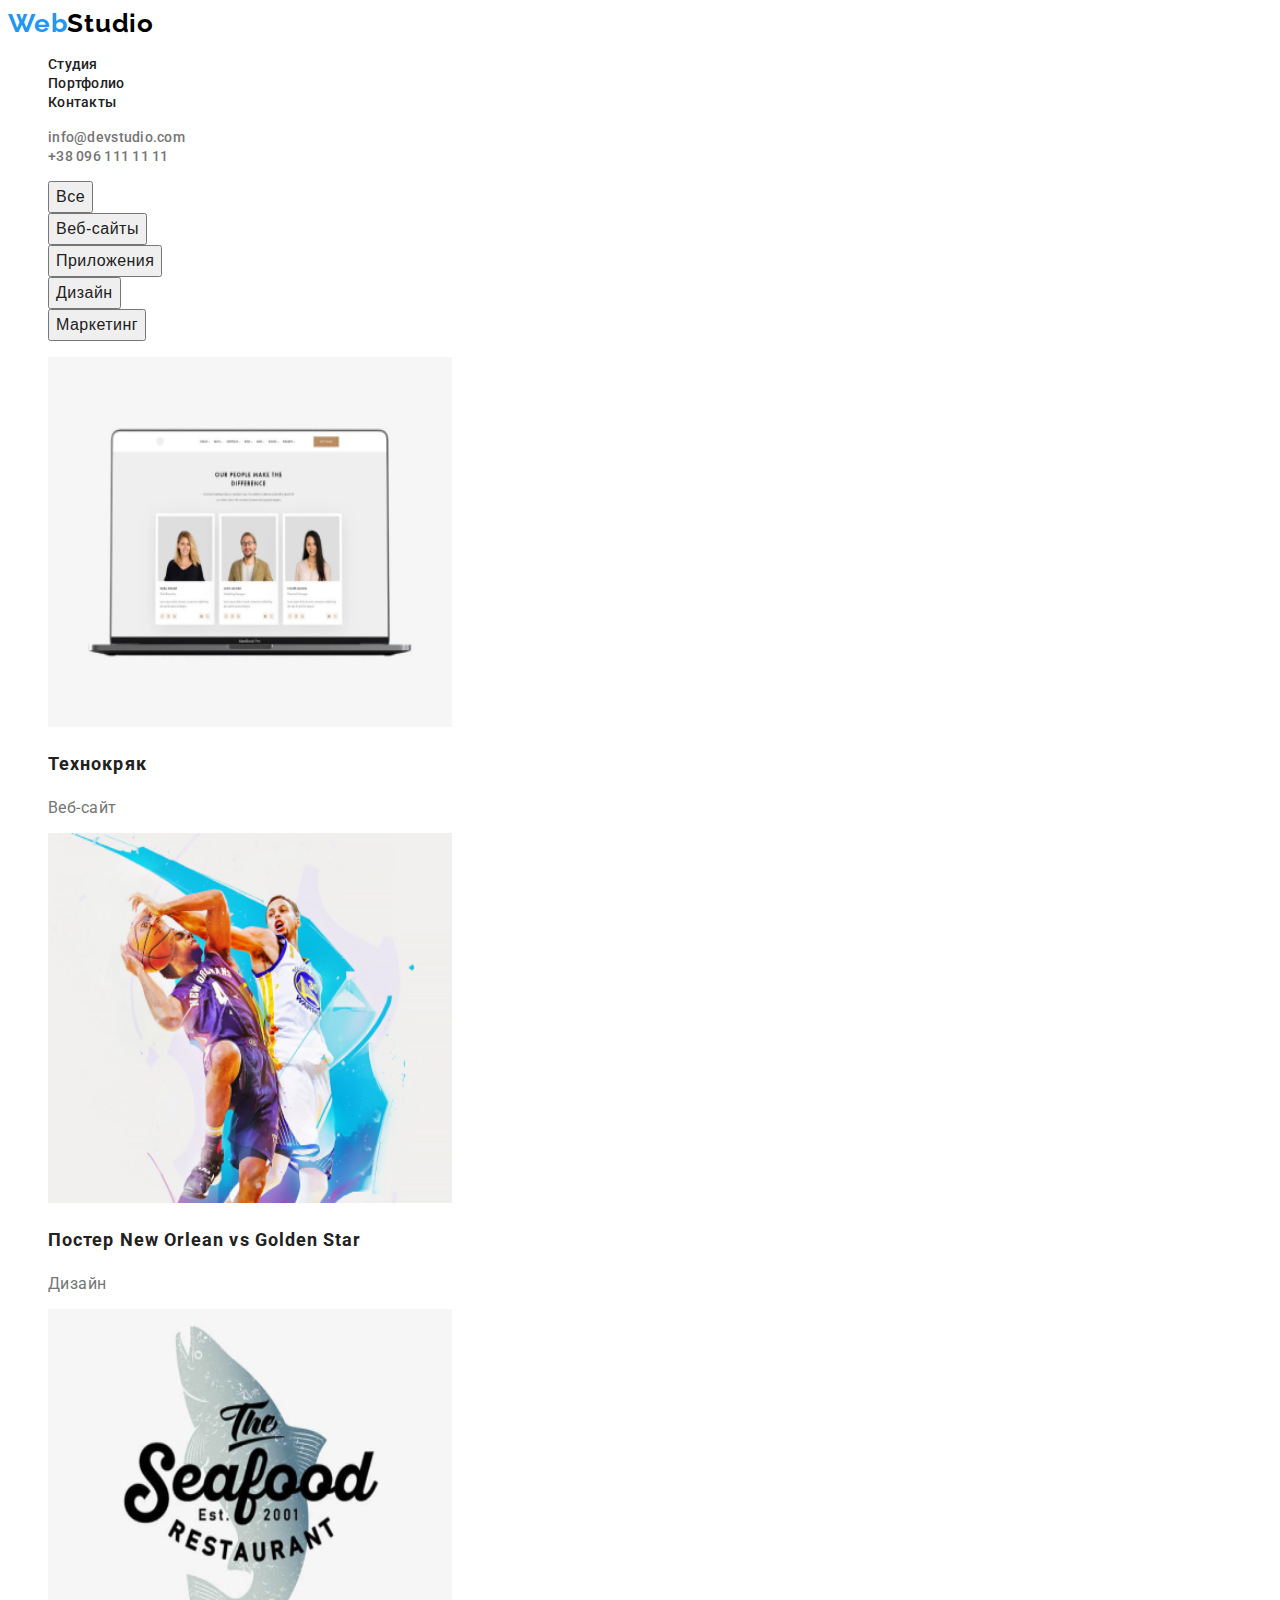
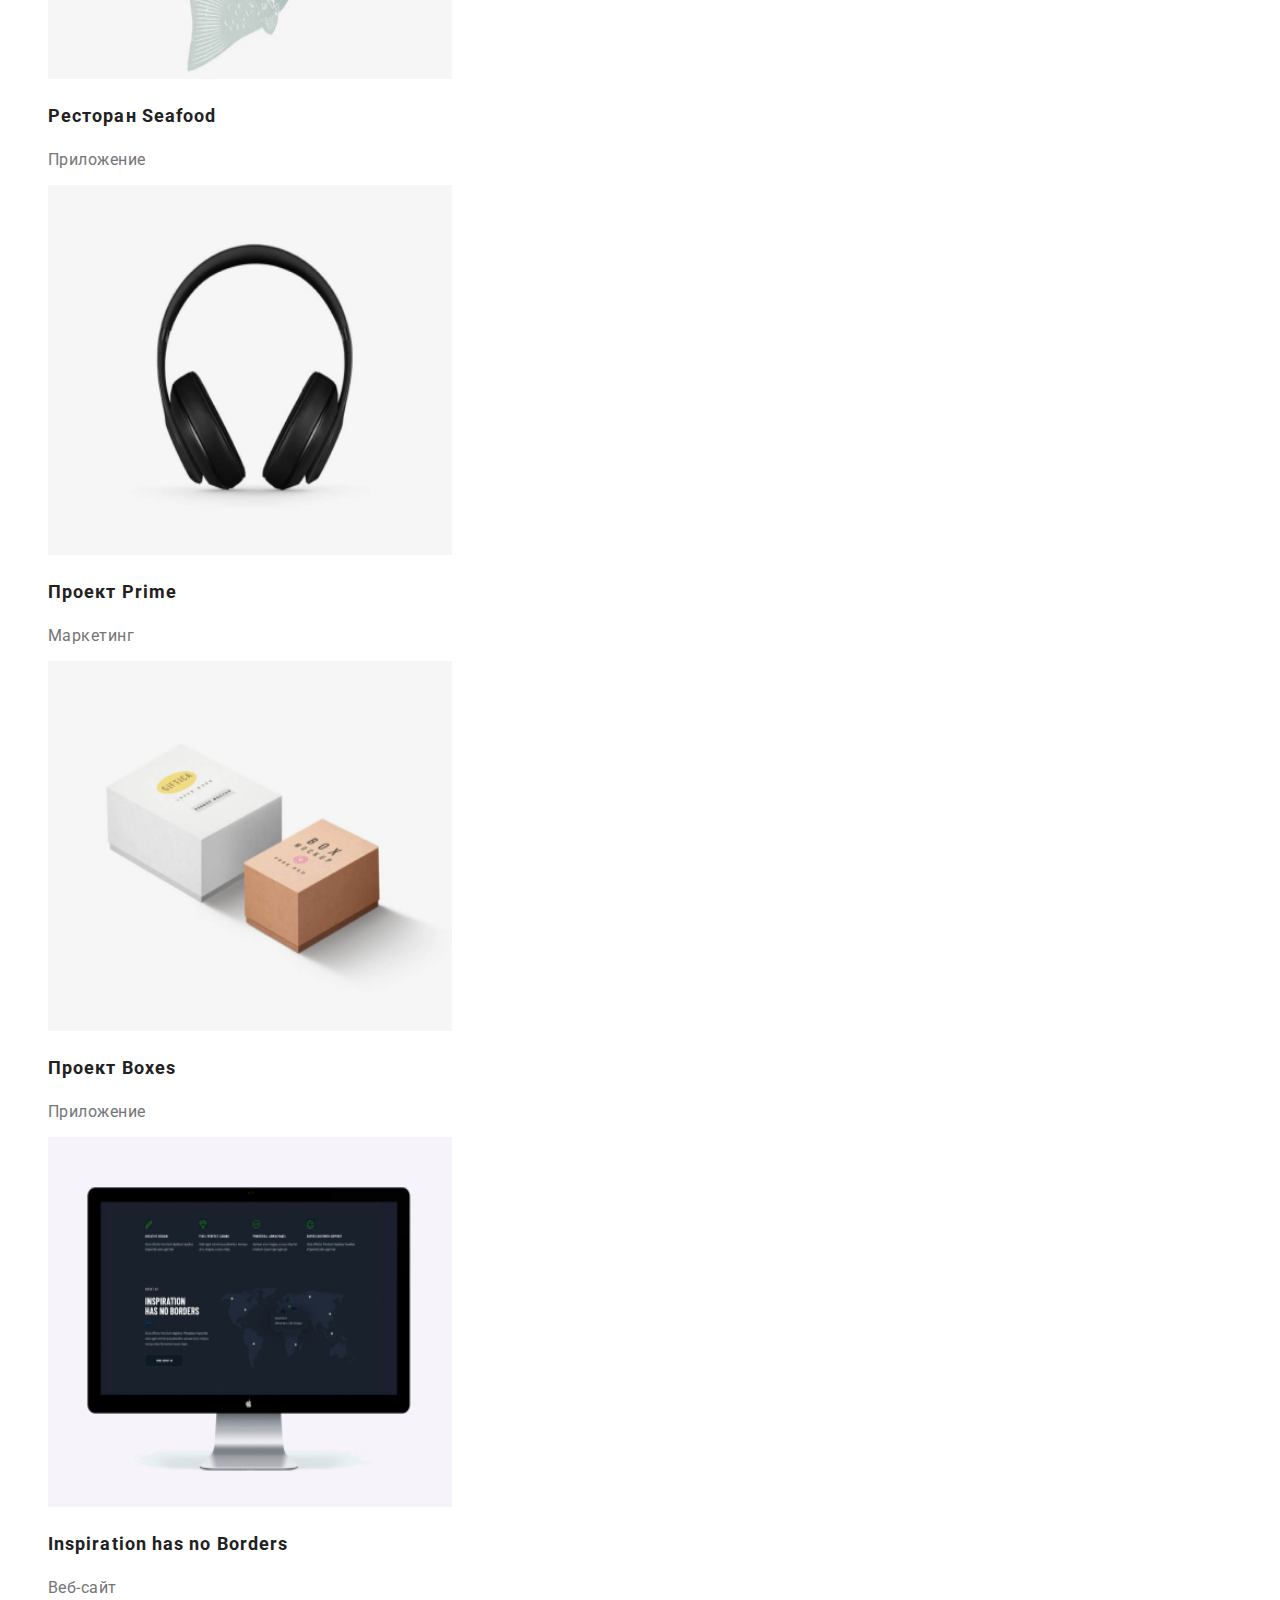
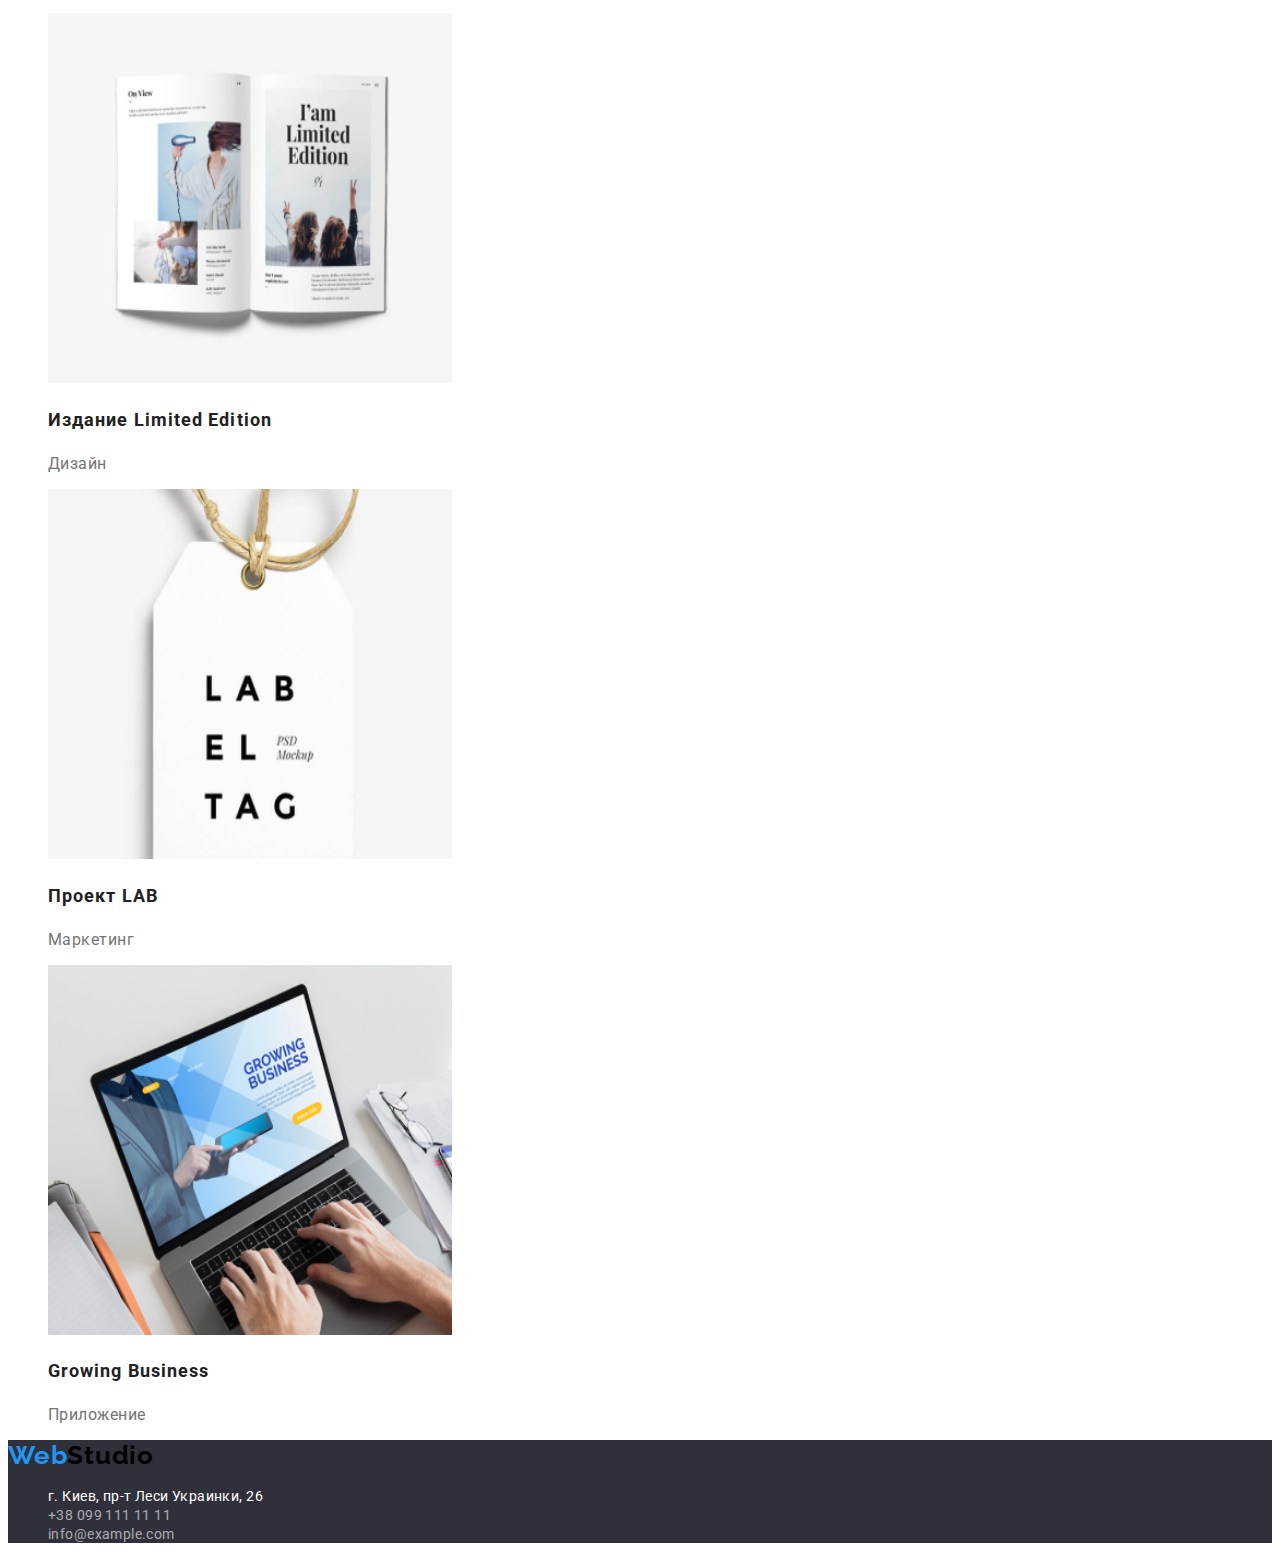
==== commit e2dadb6b: "Update portfolio.html" ====
--- a/portfolio.html
+++ b/portfolio.html
@@ -6,9 +6,7 @@
     <meta name="viewport" content="width=device-width, initial-scale=1.0">
     <title>Webstudio</title>
     <link rel="preconnect" href="https://fonts.gstatic.com">
-    <link
-        href="https://fonts.googleapis.com/css2?family=Raleway:wght@700&family=Roboto:wght@400;500;700;900&display=swap"
-        rel="stylesheet">
+    <link href="https://fonts.googleapis.com/css2?family=Raleway:wght@700&family=Roboto:wght@400;500;700;900&display=swap" rel="stylesheet">
     <link rel="stylesheet" href="./css/styles.css">
 </head>
 
--- a/css/styles.css
+++ b/css/styles.css
@@ -51,7 +51,7 @@
 .navigation-list-link,
 .contact-header-tel,
 .contact-header-mail {
-  font-family: var(--main-font)
+  font-family: var(--main-font);
   font-weight: 500;
   font-size: 14px;
   line-height: 1, 142;
@@ -106,7 +106,7 @@
 color: #212121;
 }
 .features-description{
-font: weight 400;
+font-weight: 400;
 font-size: 14px;
 line-height: 1,714;
 letter-spacing: 0.03em;
@@ -161,7 +161,7 @@
 .footer {
 background: #2F303A;
 }
-/* ===============end footer ===============*/
+/* ===============end footer===============*/
 
 /* ===============portfolio page ===============*/
 .filtr-btn:hover,
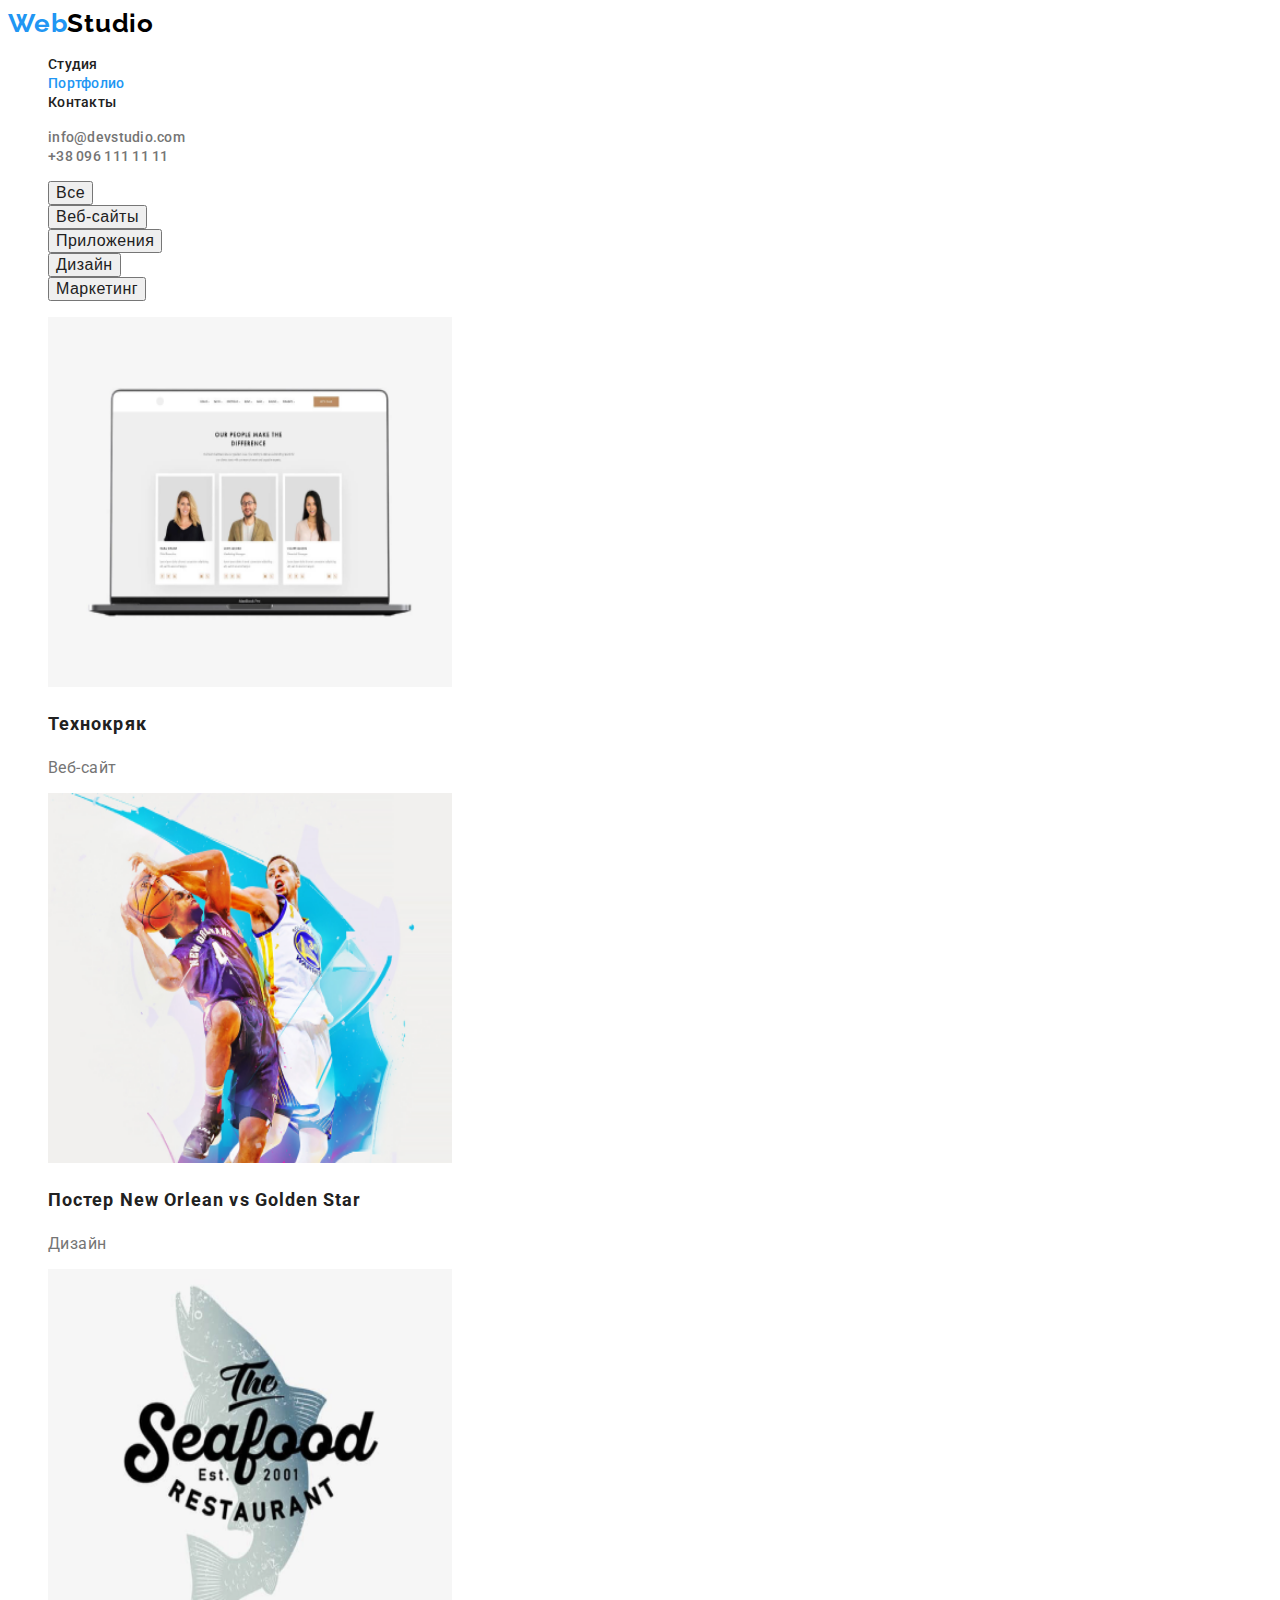
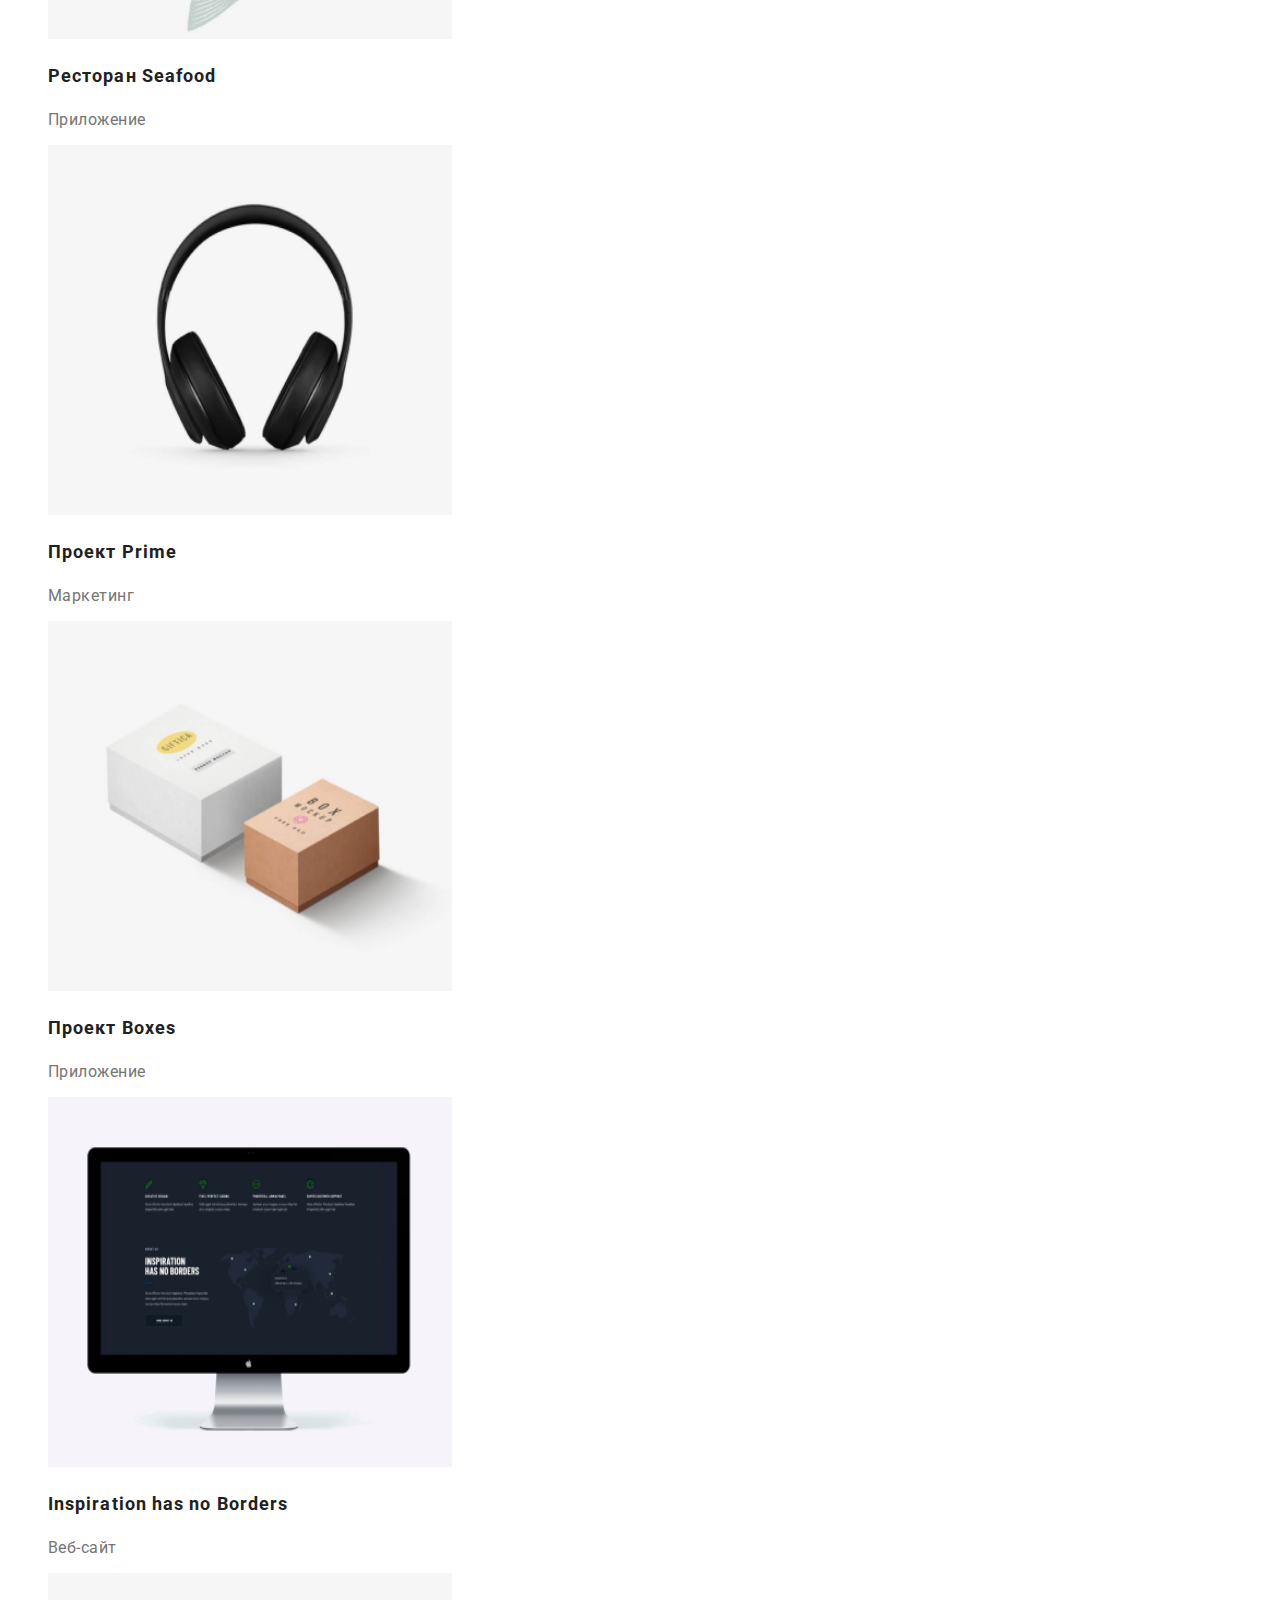
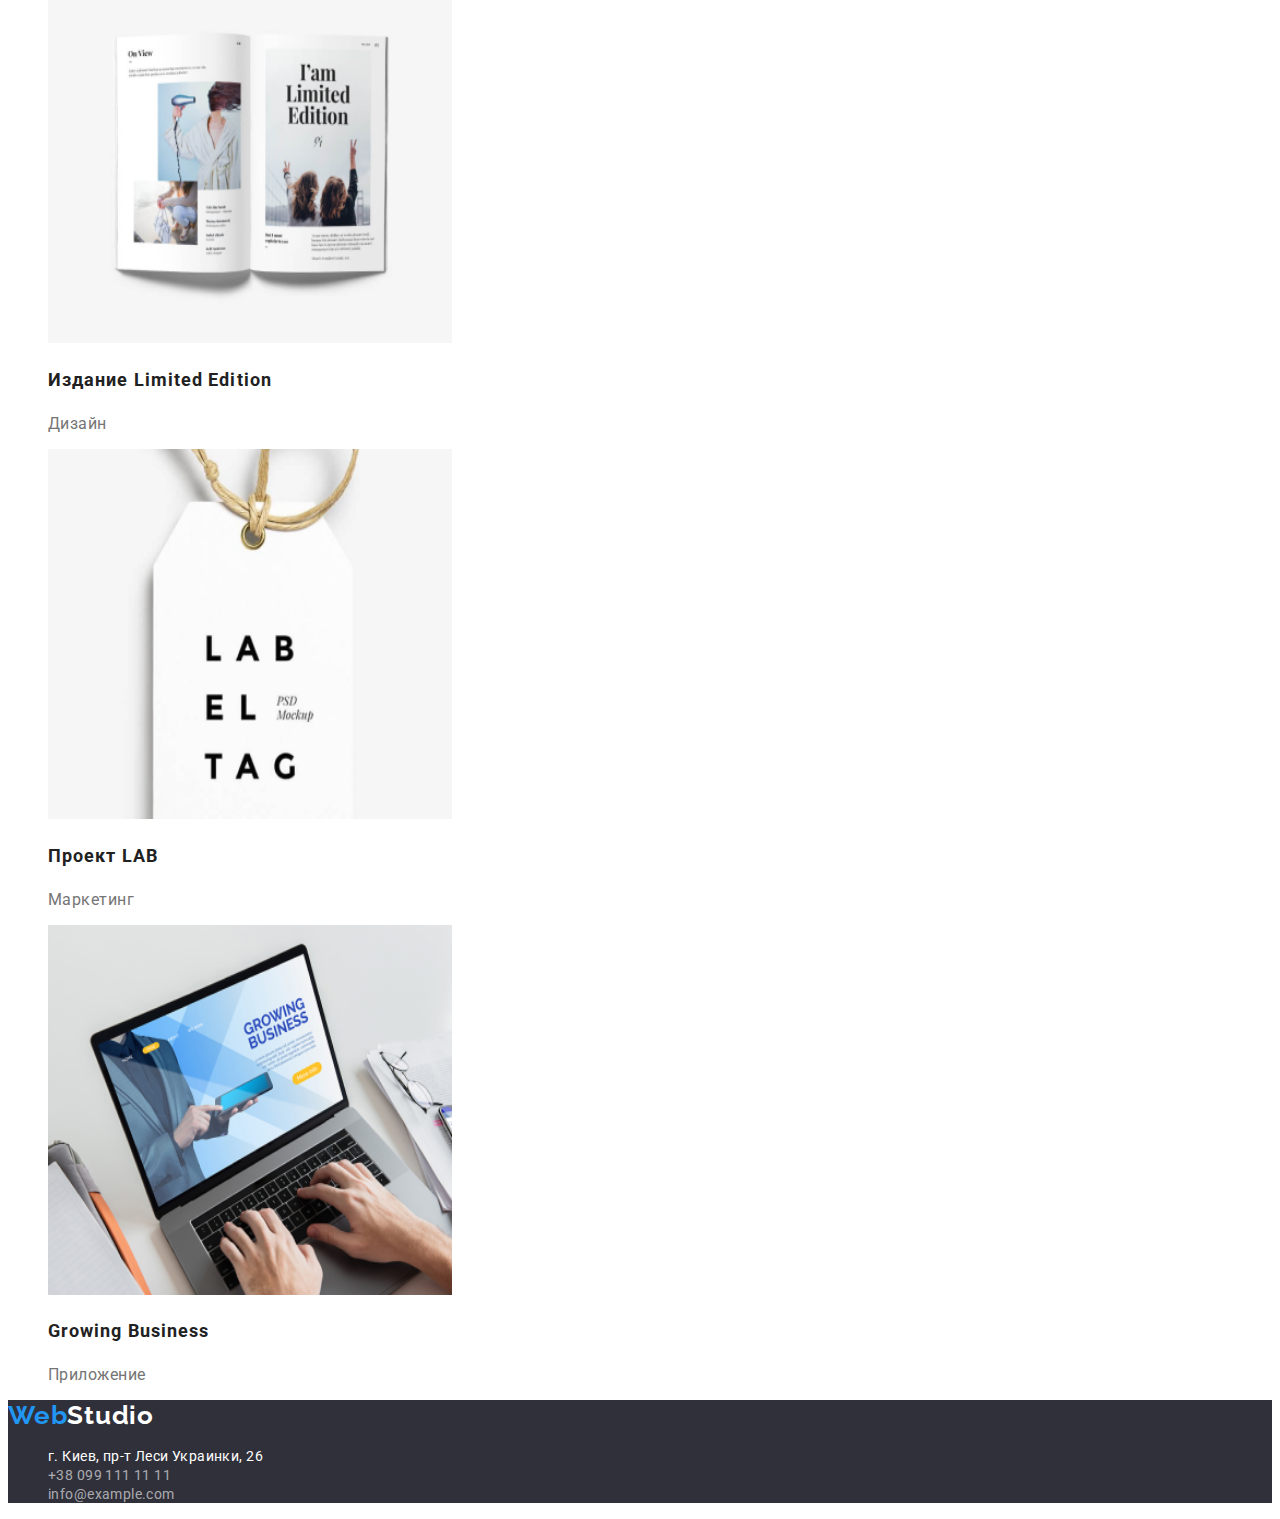
==== commit f8b7fe0d: "29.11" ====
--- a/portfolio.html
+++ b/portfolio.html
@@ -6,7 +6,7 @@
     <meta name="viewport" content="width=device-width, initial-scale=1.0">
     <title>Webstudio</title>
     <link rel="preconnect" href="https://fonts.gstatic.com">
-    <link href="https://fonts.googleapis.com/css2?family=Raleway:wght@700&family=Roboto:wght@400;500;700;900&display=swap" rel="stylesheet">
+    <link rel="stylesheet" href="https://fonts.googleapis.com/css2?family=Raleway:wght@700&family=Roboto:wght@400;500;700;900&display=swap">
     <link rel="stylesheet" href="./css/styles.css">
 </head>
 
@@ -16,13 +16,13 @@
             <a class="logo-link" href="/" aria-label="логотип сайта"><span class="logo-web">Web</span><span class="logo-studio">Studio</span></a>
             <ul class="navigation-list">
                 <li class="navigation-list-item">
-                    <a class="navigation-list-link" href="./index.html">Студия</a>
+                    <a class="link" href="./index.html">Студия</a>
                 </li>
                 <li class="navigation-list-item">
-                    <a class="navigation-list-link" href="./portfolio.html">Портфолио</a>
+                    <a class="link is-current" href="./portfolio.html">Портфолио</a>
                 </li>
                 <li class="navigation-list-item">
-                    <a class="navigation-list-link" href="#">Контакты</a>
+                    <a class="link" href="#">Контакты</a>
                 </li>
             </ul>
         </nav>
@@ -41,58 +41,73 @@
     <!--Образцы работ-->
     <section>
         <h1 class="visually-hidden">Портфолио работ</h1>
-        <nav>
-            <ul>
-                <li>
-                    <button class="filtr-btn" type="button">Все</button>
-
-                </li>
-                <li>
-                    <button class="filtr-btn" type="button">Веб-сайты</button>
-                </li>
-                <li>
-                    <button class="filtr-btn" type="button">Приложения</button>
-                </li>
-                <li>
-                    <button class="filtr-btn" type="button">Дизайн</button>
-                </li>
-                <li>
-                    <button class="filtr-btn" type="button">Маркетинг</button>
-                </li>
-        </nav>
+    <ul>
+    <li>
+            <button class="filtr-btn" type="button">Все</button>
+    </li>
+    <li>
+            <button class="filtr-btn" type="button">Веб-сайты</button>
+    </li>
+    <li>
+            <button class="filtr-btn" type="button">Приложения</button>
+    </li>
+    <li>
+            <button class="filtr-btn" type="button">Дизайн</button>
+    </li>
+    <li>
+            <button class="filtr-btn" type="button">Маркетинг</button>
+    </li>
+    </ul>
         <ul class="portfolio-list">
-           <a href=""> <img src="./images/project1.png" alt="страница сайта" width="404" height="370"></a>
+        <li>
+           <a href=""> <img src="./images/project1.png" alt="страница сайта" width="404" height="370">
             <h2 class="portfolio-title">Технокряк</h2>
-            <p class="portfolio-description">Веб-сайт</p>
-            <a href=""><img src="./images/project2.png" alt="постер с баскетболистами" width="404" height="370"></a>
+            <p class="portfolio-description">Веб-сайт</p></a>
+            </li>
+        <li>
+            <a href=""><img src="./images/project2.png" alt="постер с баскетболистами" width="404" height="370">
             <h2 class="portfolio-title">Постер New Orlean vs Golden Star</h2>
-            <p class="portfolio-description">Дизайн</p>
-            <a href=""><img src="./images/project3.png" alt="логотип ресторана" width="404" height="370"></a>
+            <p class="portfolio-description">Дизайн</p> </a>
+        </li>
+        <li>
+            <a href=""><img src="./images/project3.png" alt="логотип ресторана" width="404" height="370">
             <h2 class="portfolio-title">Ресторан Seafood</h2>
-            <p class="portfolio-description">Приложение</p>
-            <a href=""><img src="./images/project4.png" alt="наушники" width="404" height="370"></a>
+            <p class="portfolio-description">Приложение</p></a>
+        </li>
+        <li>
+            <a href=""><img src="./images/project4.png" alt="наушники" width="404" height="370">
             <h2 class="portfolio-title">Проект Prime</h2>
-            <p class="portfolio-description">Маркетинг</p>
-            <a href=""><img src="./images/project5.png" alt="коробки" width="404" height="370"></a>
+            <p class="portfolio-description">Маркетинг</p></a>
+        </li>
+        <li>
+            <a href=""><img src="./images/project5.png" alt="коробки" width="404" height="370">
             <h2 class="portfolio-title">Проект Boxes</h2>
-            <p class="portfolio-description">Приложение</p>
-            <a href=""><img src="./images/project6.png" alt="монитор" width="404" height="370"></a>
+            <p class="portfolio-description">Приложение</p></a>
+        </li>
+        <li>
+            <a href=""><img src="./images/project6.png" alt="монитор" width="404" height="370">
             <h2 class="portfolio-title">Inspiration has no Borders</h2>
-            <p class="portfolio-description">Веб-сайт</p>
-            <a href=""><img src="./images/project7.png" alt="журнал" width="404" height="370"></a>
+            <p class="portfolio-description">Веб-сайт</p></a>
+        </li>  
+        <li>
+                <a href=""><img src="./images/project7.png" alt="журнал" width="404" height="370"></a>
             <h2 class="portfolio-title">Издание Limited Edition</h2>
             <p class="portfolio-description">Дизайн</p>
-            <a href=""><img src="./images/project8.png" alt="лейбл" width="404" height="370"></a>
+        </li>
+        <li>
+            <a href=""><img src="./images/project8.png" alt="лейбл" width="404" height="370">
             <h2 class="portfolio-title">Проект LAB</h2>
-            <p class="portfolio-description">Маркетинг</p>
-            <a href=""><img src="./images/project9.png" alt="ноутбук" width="404" height="370"></a>
+            <p class="portfolio-description">Маркетинг</p></a>
+        </li>
+        <li>
+            <a href=""><img src="./images/project9.png" alt="ноутбук" width="404" height="370">
             <h2 class="portfolio-title">Growing Business</h2>
-            <p class="portfolio-description">Приложение</p>
+            <p class="portfolio-description">Приложение</p></a>
+        </li>
         </ul>
     </section>
-    </main>
-    <footer class="footer">
-        <a class="logo-link" href="/" aria-label="логотип сайта"><span class="logo-web">Web</span><span class="logo-studio">Studio</span></a>
+<footer class="footer">
+        <a class="logo-link" href="/" aria-label="логотип сайта"><span class="logo-web">Web</span><span class="footer-logo-studio">Studio</span></a>
         <address class="contact">
             <ul>
                 <li>
--- a/css/styles.css
+++ b/css/styles.css
@@ -48,7 +48,7 @@
 .logo-studio{
 color: #000000;
 }
-.navigation-list-link,
+.link,
 .contact-header-tel,
 .contact-header-mail {
   font-family: var(--main-font);
@@ -58,8 +58,8 @@
   letter-spacing: 0.02em;
   color: #212121;
 }
-.navigation-list-link:hover,
-.navigation-list-link:focus,
+.link:hover,
+.link:focus,
 .contact-header-tel:hover,
 .contact-header-tel:focus,
 .contact-header-mail:hover,
@@ -67,6 +67,9 @@
 .modal-btn:hover,
 .modal-btn:focus {
   color: var(--accent-color)
+}
+.navigation-list .link.is-current {
+  color: #2196f3;
 }
 .contact-header-tel,
 .contact-header-mail {
@@ -171,7 +174,7 @@
 .filtr-btn {
 font-weight: 500;
 font-size: 16px;
-line-height: 26px;
+line-height: 1,625;
 letter-spacing: 0.03em;
 color: #212121;
 }
@@ -189,5 +192,8 @@
 letter-spacing: 0.03em;
 color: #757575;
 }
+.footer-logo-studio {
+color: #FFFFFF;
+}
 /* ===============end portfolio page ===============*/
 
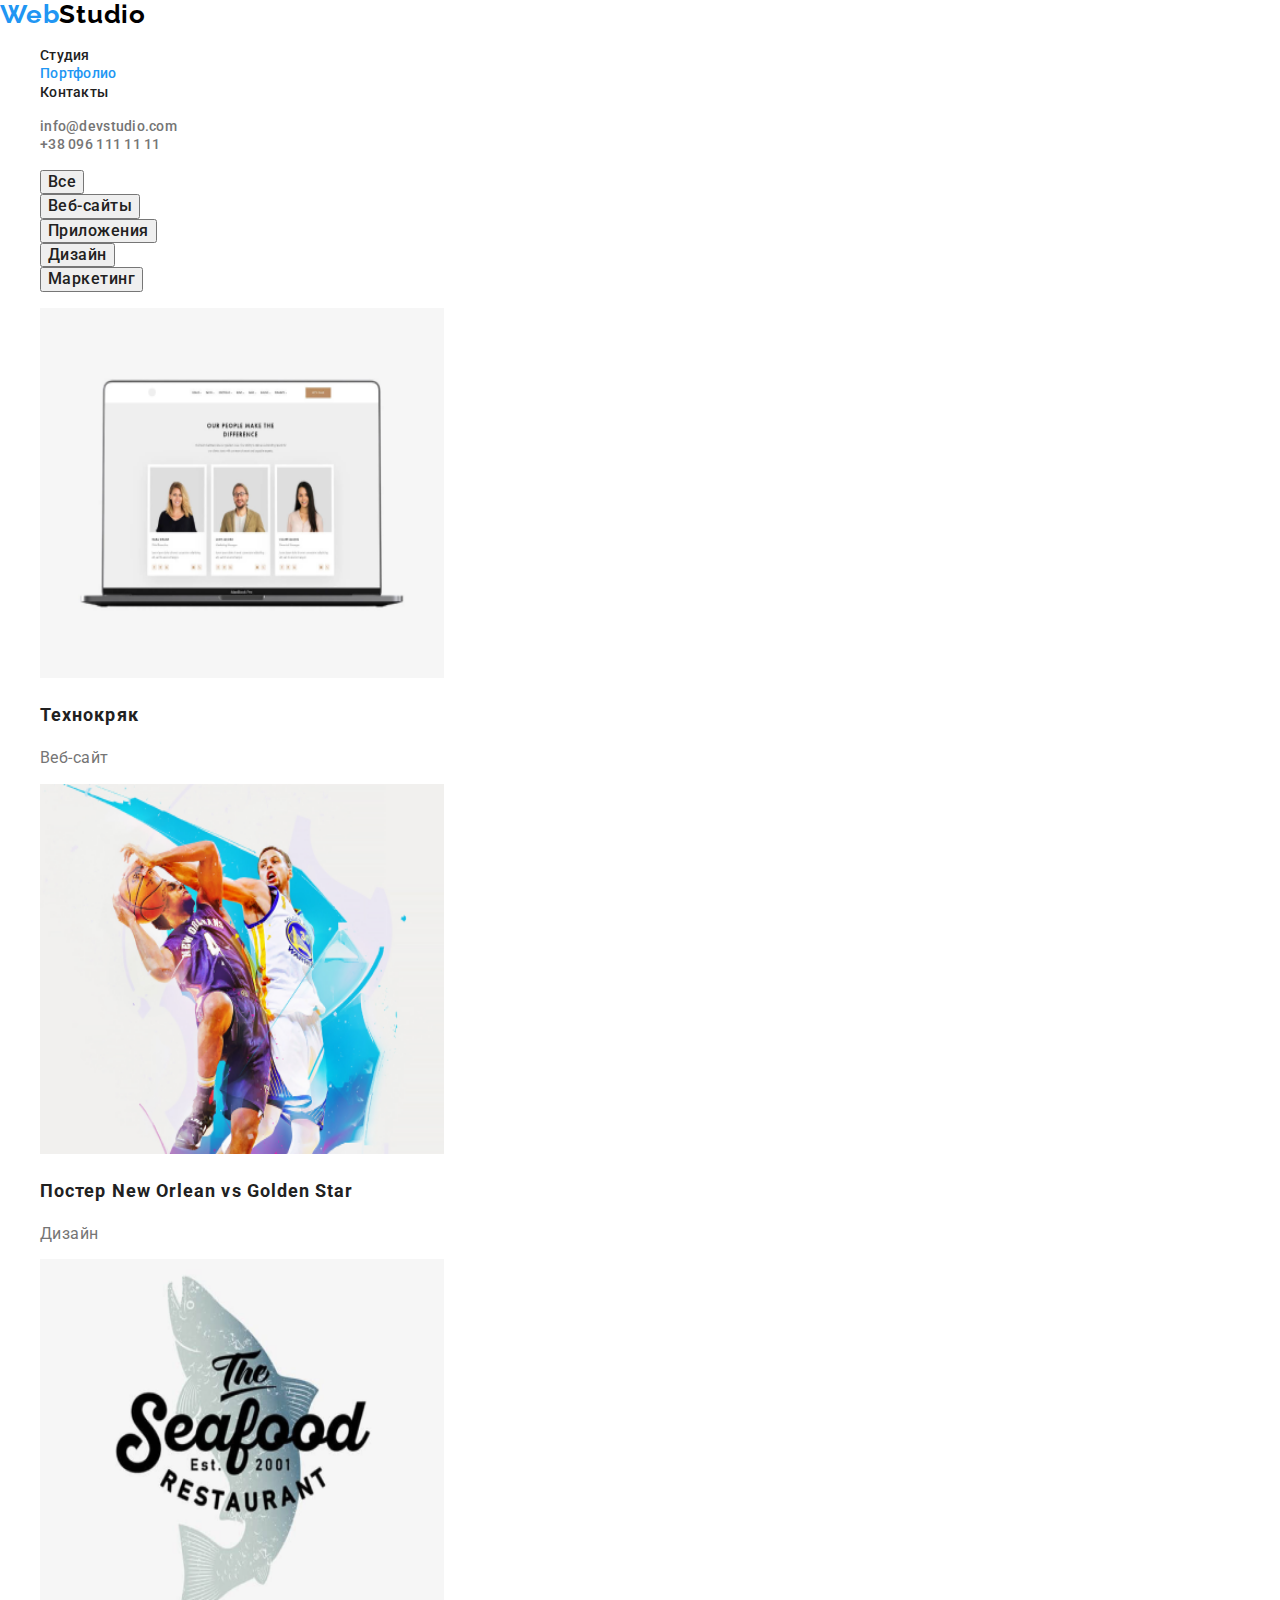
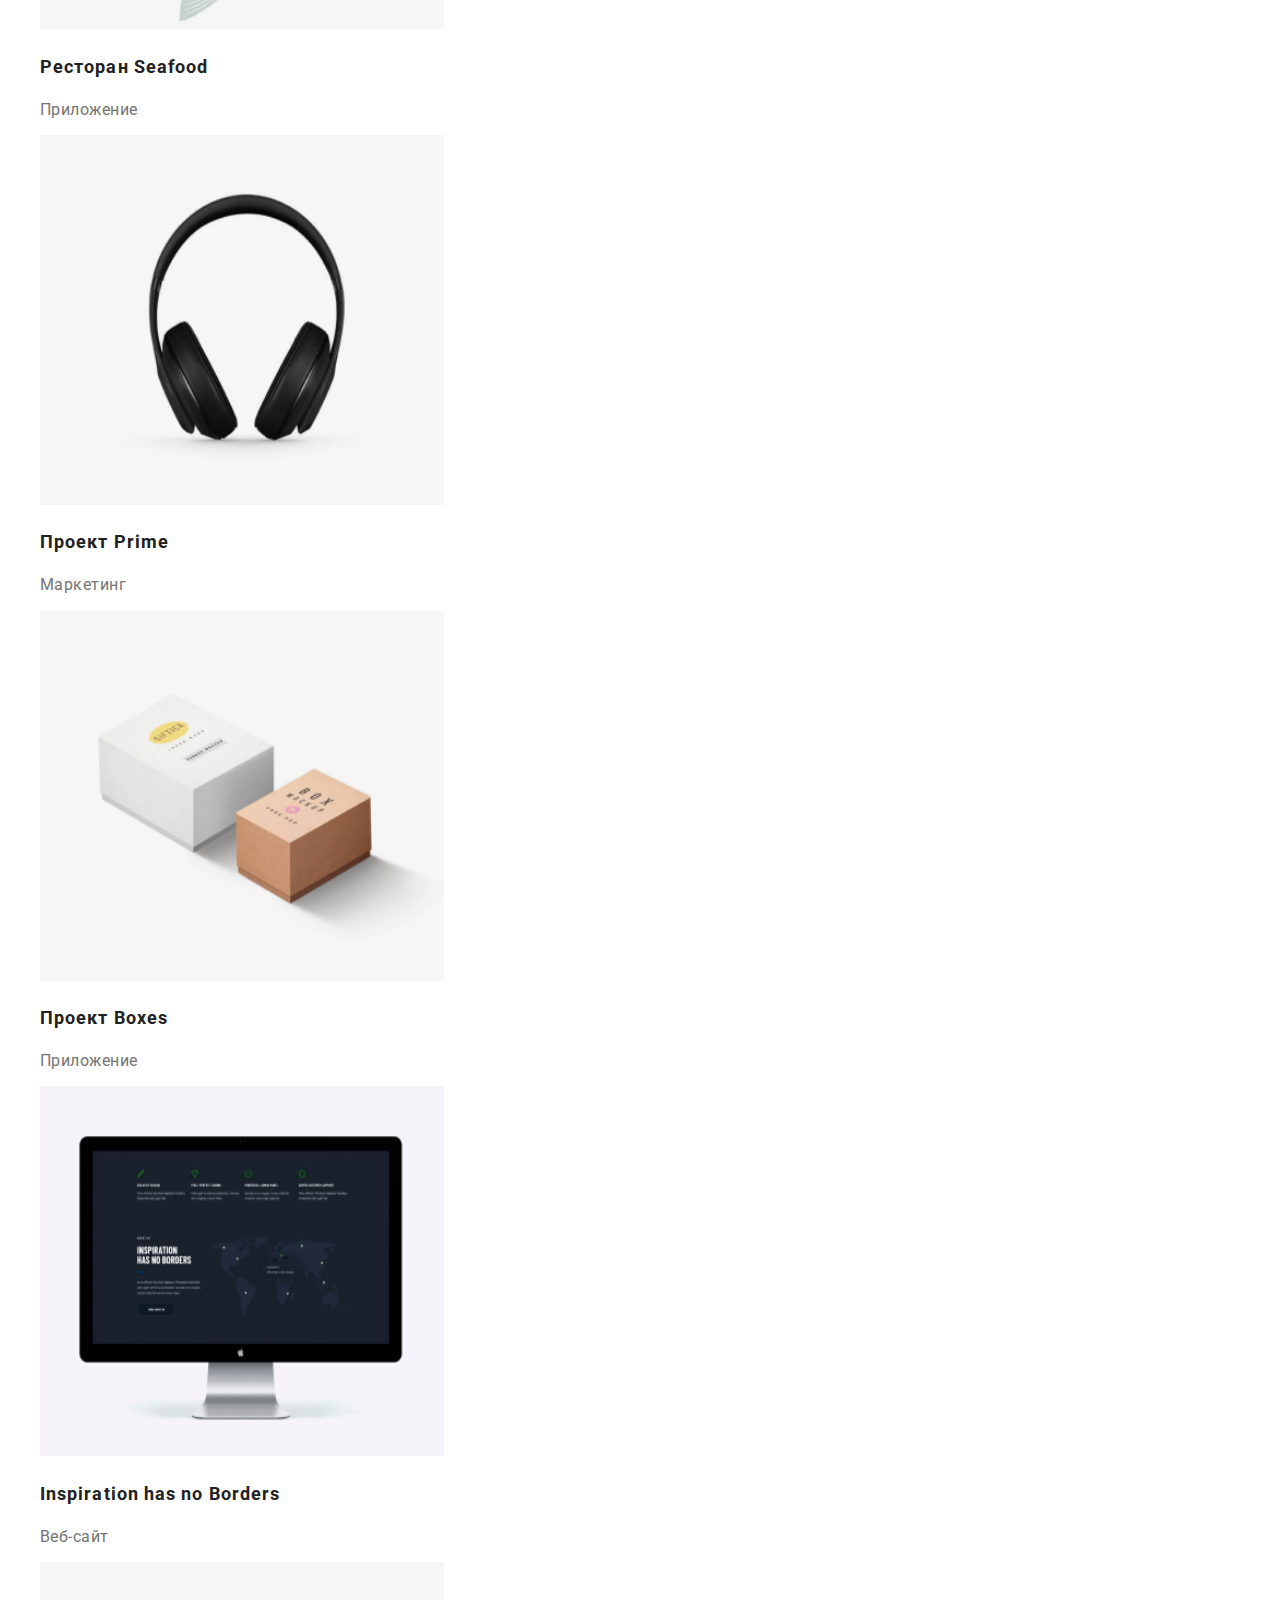
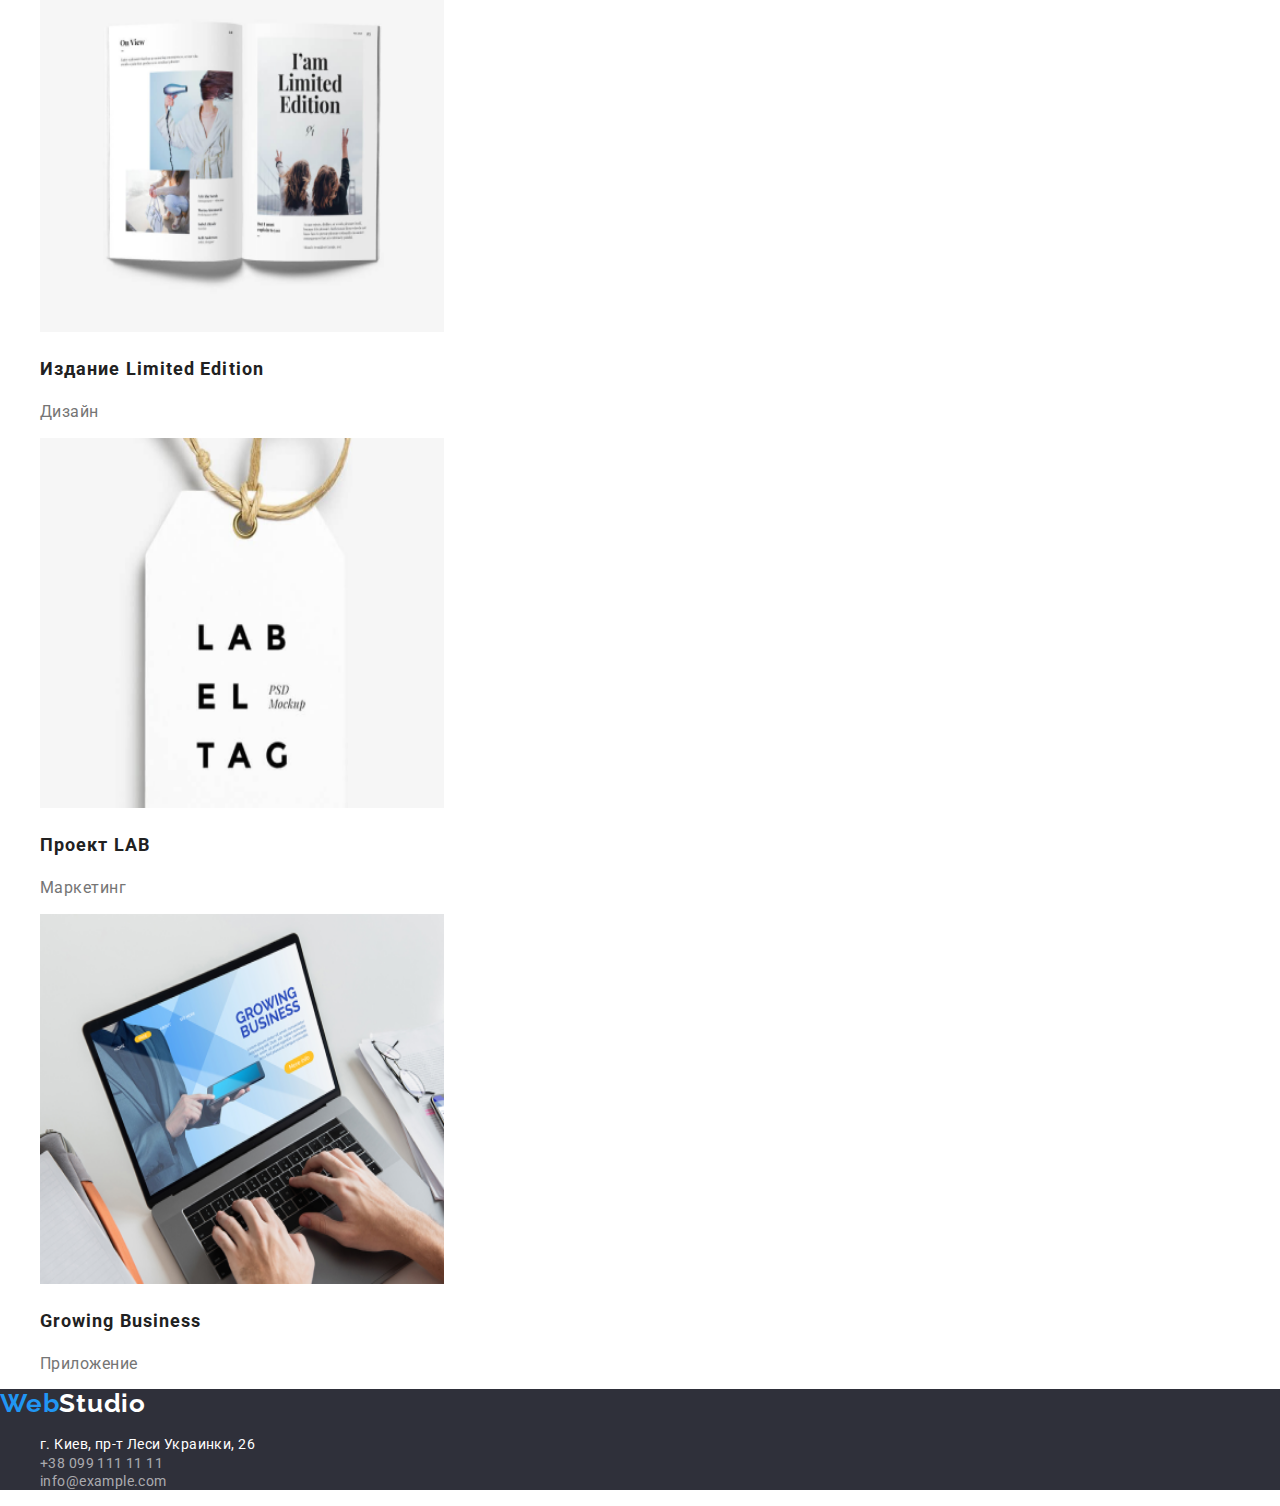
==== commit 3c8016be: "29" ====
--- a/portfolio.html
+++ b/portfolio.html
@@ -5,6 +5,7 @@
     <meta charset="UTF-8">
     <meta name="viewport" content="width=device-width, initial-scale=1.0">
     <title>Webstudio</title>
+    <link rel="stylesheet" href="https://cdnjs.cloudflare.com/ajax/libs/modern-normalize/1.0.0/modern-normalize.min.css">
     <link rel="preconnect" href="https://fonts.gstatic.com">
     <link rel="stylesheet" href="https://fonts.googleapis.com/css2?family=Raleway:wght@700&family=Roboto:wght@400;500;700;900&display=swap">
     <link rel="stylesheet" href="./css/styles.css">
